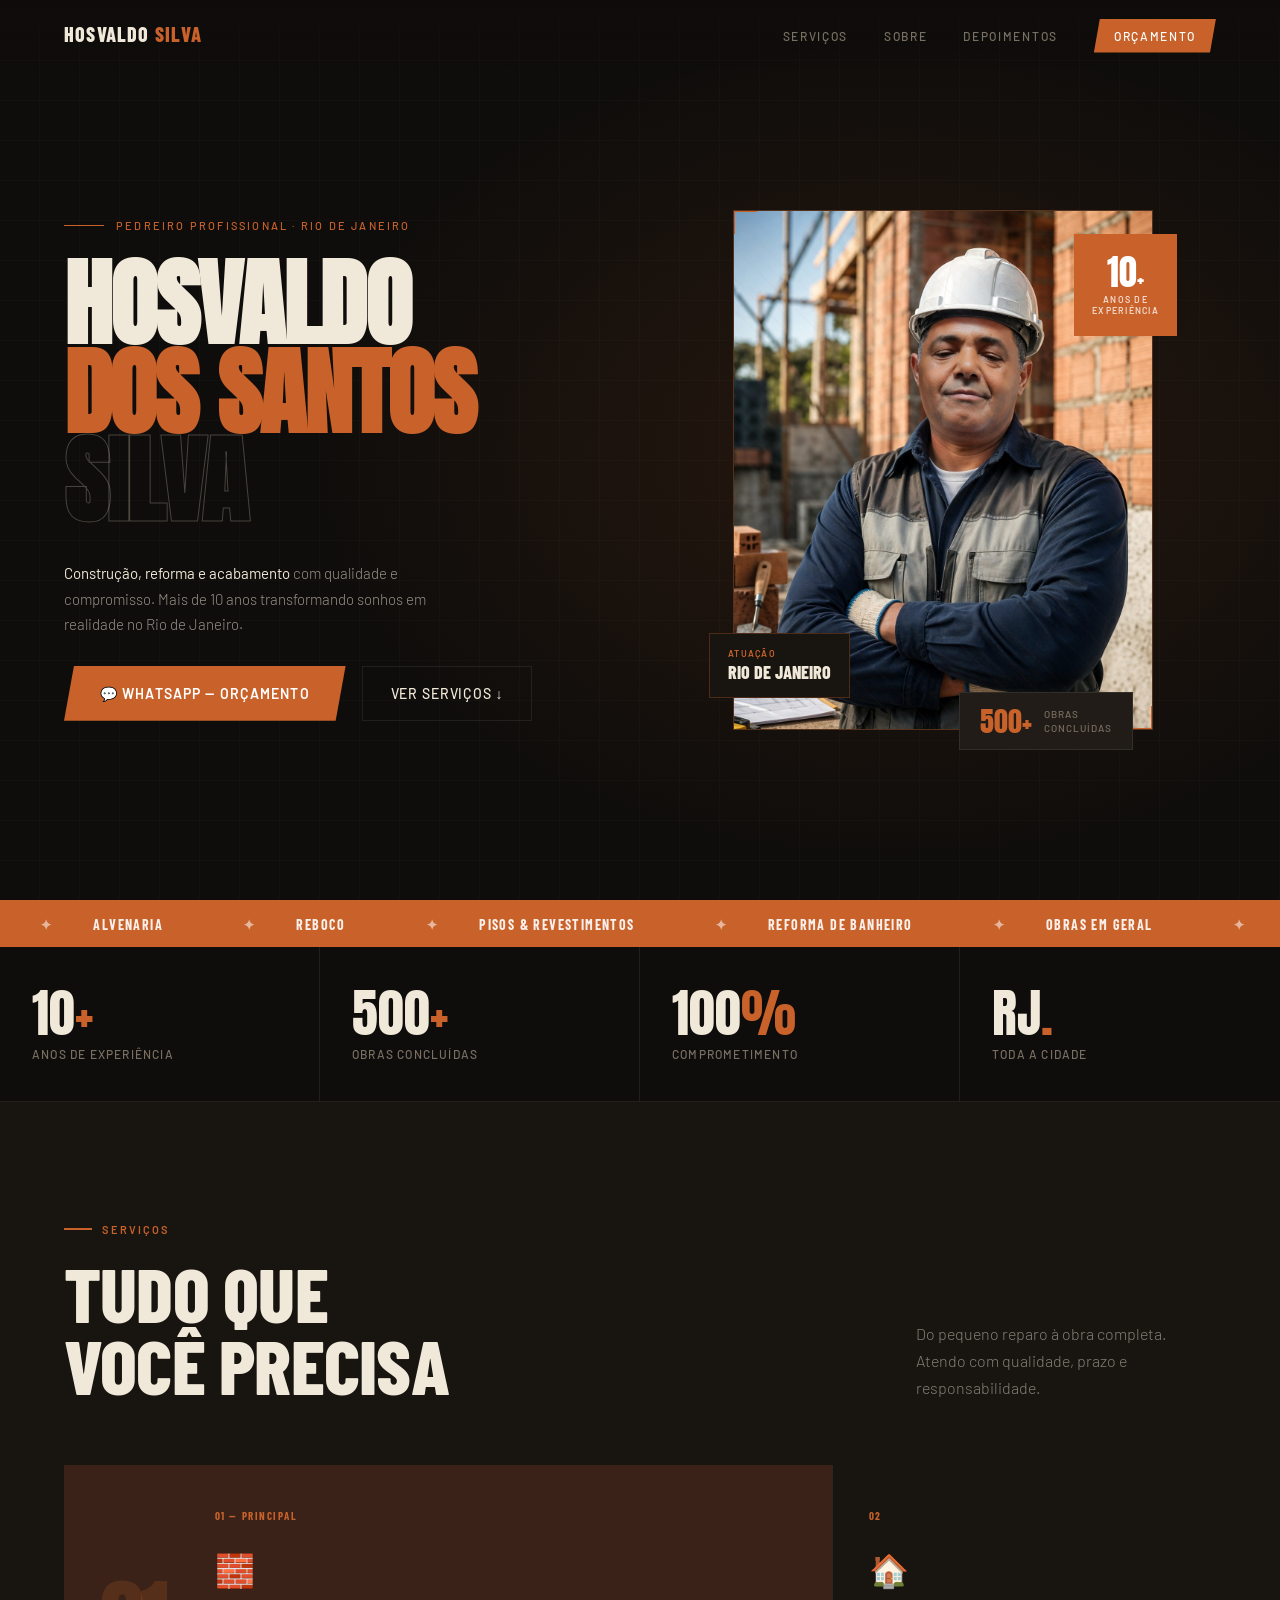
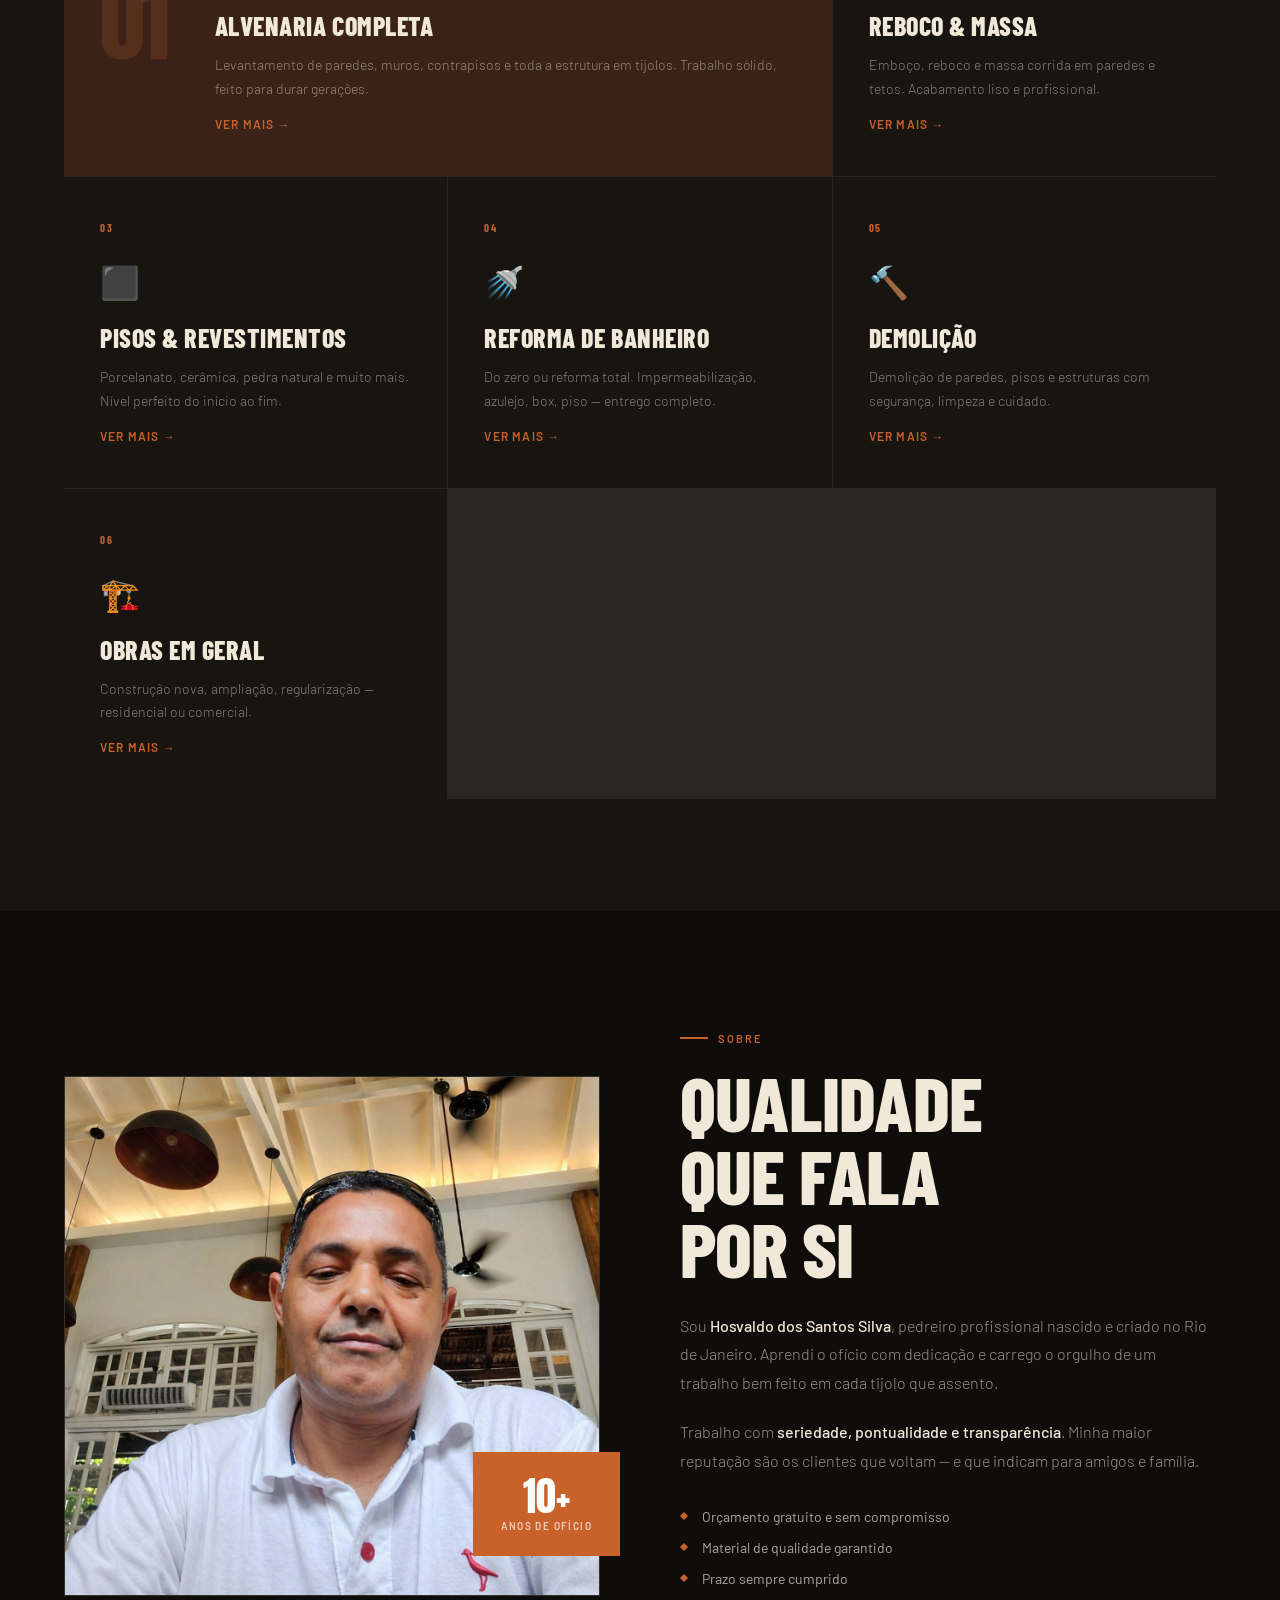
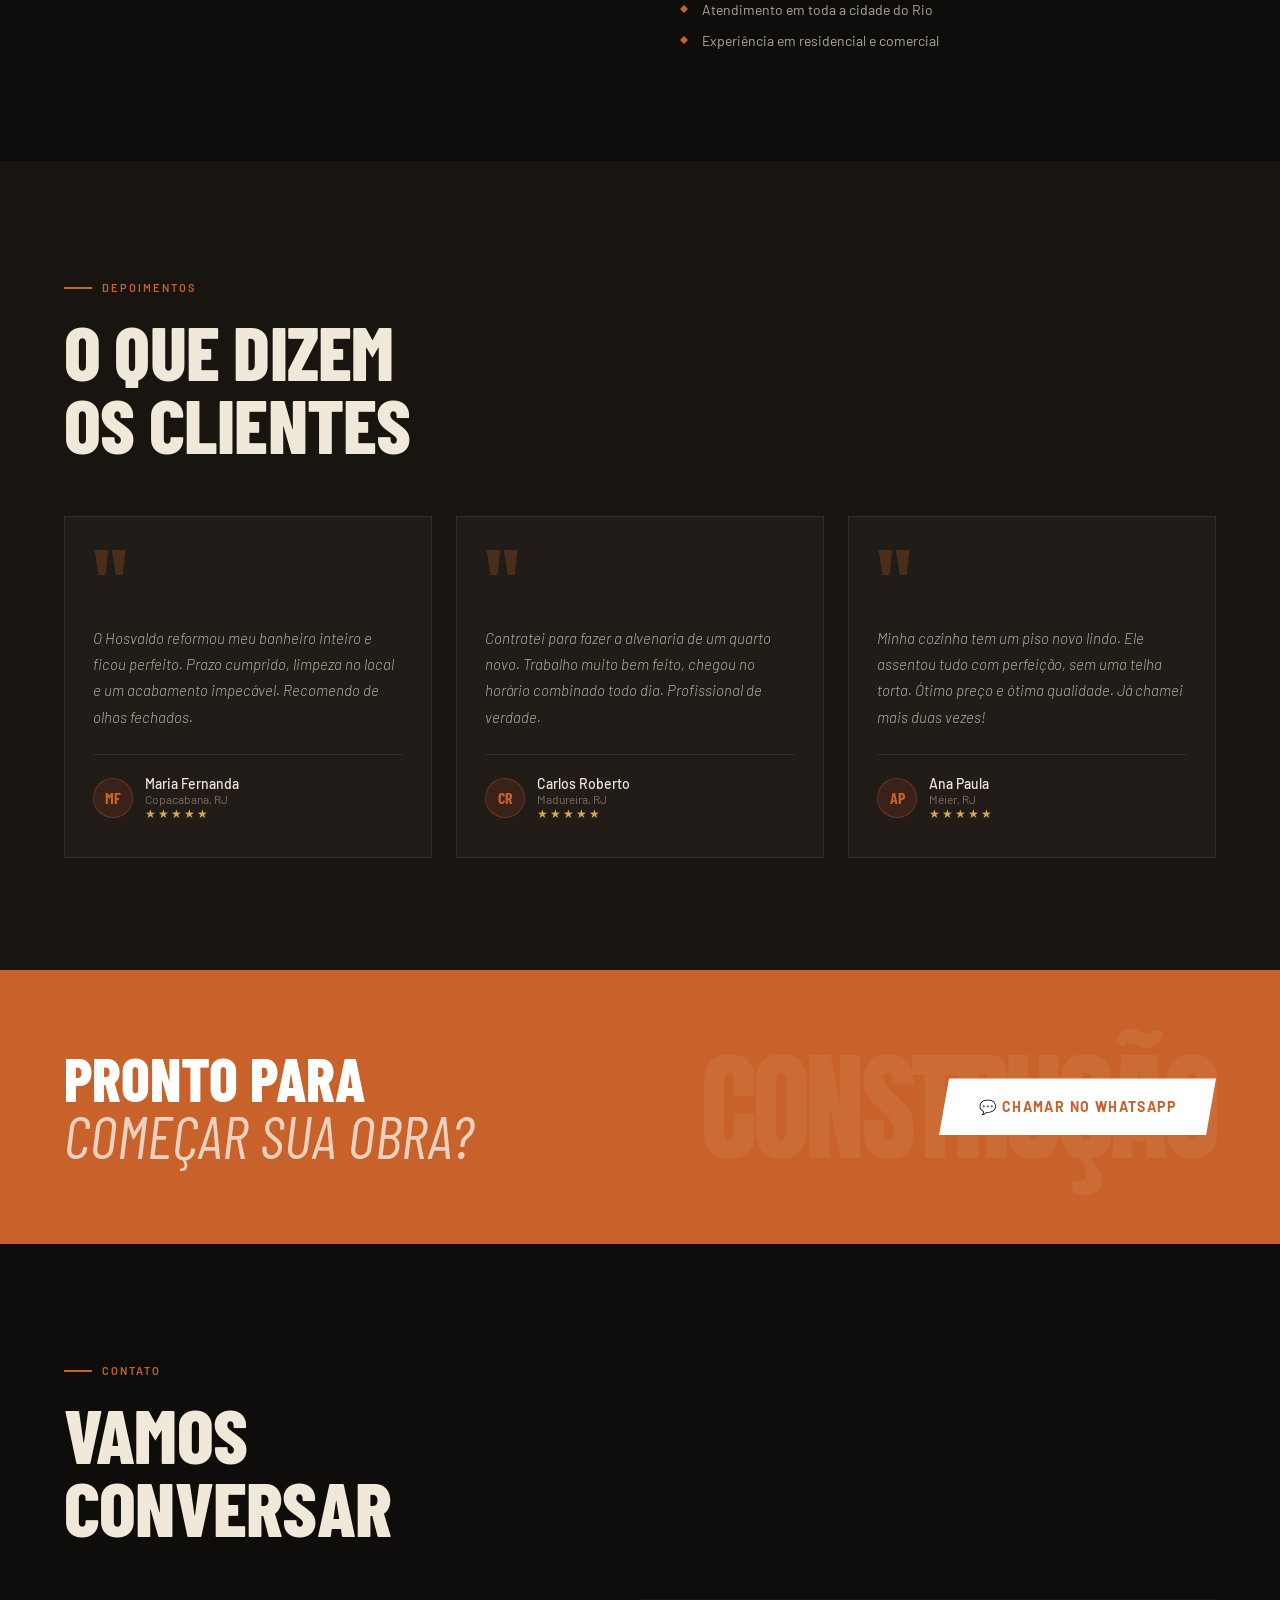
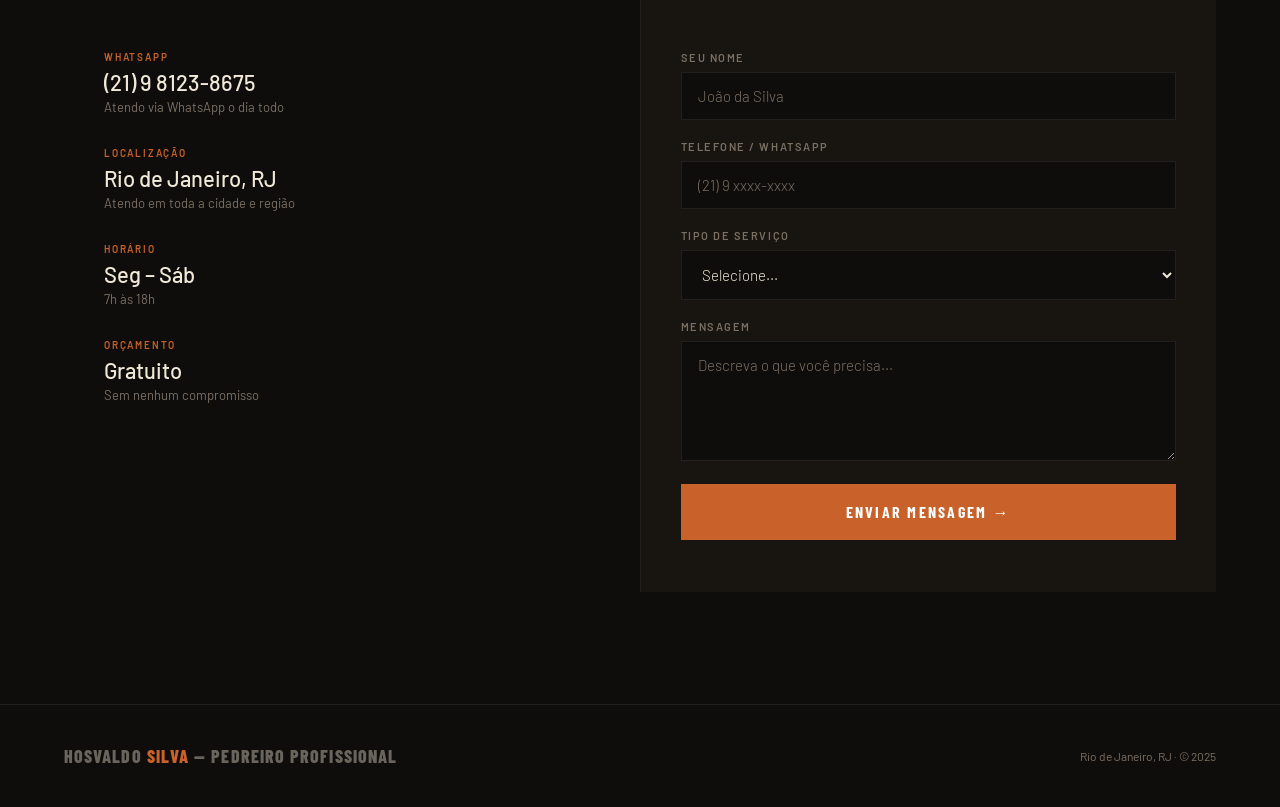
==== index.html @ 1341e6fe "apenas um ajuste" ====
<!DOCTYPE html>
<html lang="pt-BR">
<head>
<meta charset="UTF-8">
<meta name="viewport" content="width=device-width, initial-scale=1.0">
<title>H.S.S. — Honestidade. Seriedade. Solidez. | Hosvaldo Silva Pedreiro</title>
<link href="https://fonts.googleapis.com/css2?family=Anton&family=Barlow:ital,wght@0,300;0,400;0,500;0,600;1,300&family=Barlow+Condensed:wght@700;800&display=swap" rel="stylesheet">
<link rel="stylesheet" href="style.css">
</head>
<body>

<nav id="nav">
  <a class="nav-brand" href="#">Hosvaldo <span>Silva</span></a>
  <ul class="nav-links">
    <li><a href="#servicos">Serviços</a></li>
    <li><a href="#sobre">Sobre</a></li>
    <li><a href="#depoimentos">Depoimentos</a></li>
    <li><a href="#contato" class="nav-cta">Orçamento</a></li>
  </ul>
</nav>

<section class="hero">
  <div class="hero-bg"></div>

  <!-- ESQUERDA -->
  <div class="hero-left">
    <div class="hero-tag">
      <span class="hero-tag-line"></span>
      <span class="hero-tag-text">Pedreiro Profissional · Rio de Janeiro</span>
    </div>
    <h1 class="hero-title">
      HOSVALDO
      <span class="line2">DOS SANTOS</span>
      <span class="line3">SILVA</span>
    </h1>
    <div class="hero-bottom">
      <p class="hero-desc"><strong>Construção, reforma e acabamento</strong> com qualidade e compromisso. Mais de 10 anos transformando sonhos em realidade no Rio de Janeiro.</p>
      <div class="hero-actions">
        <a href="https://wa.me/5521981238675?text=Ol%C3%A1%20Hosvaldo%2C%20gostaria%20de%20um%20or%C3%A7amento!" class="btn-main">💬 WhatsApp — Orçamento</a>
        <a href="#servicos" class="btn-ghost">Ver serviços ↓</a>
      </div>
    </div>
  </div>

  <!-- DIREITA -->
  <div class="hero-right">
    <div class="hero-photo-wrap">
      <div class="hero-photo-frame" style="padding-bottom:0;height:520px;">
        <div class="hero-corner-tl"></div>
        <div class="hero-corner-br"></div>
        <img src="[data-uri]" alt="Hosvaldo Silva — Pedreiro Profissional" style="width:100%;height:100%;object-fit:cover;object-position:center top;display:block;">
      </div>
      <!-- Badge: anos de experiência -->
      <div class="hero-badge-exp">
        <div class="bn">10<span style="font-size:20px">+</span></div>
        <div class="bl">Anos de<br>experiência</div>
      </div>
      <!-- Badge: cidade -->
      <div class="hero-badge-city">
        <div class="bc-l">Atuação</div>
        <div class="bc-v">Rio de Janeiro</div>
      </div>
      <!-- Badge: obras -->
      <div class="hero-badge-obras">
        <div class="bo-n">500+</div>
        <div class="bo-l">Obras<br>concluídas</div>
      </div>
    </div>
  </div>
</section>

<div class="ticker" aria-hidden="true">
  <div class="ticker-inner">
    <span class="ticker-item">Alvenaria</span><span class="ticker-item">Reboco</span><span class="ticker-item">Pisos & Revestimentos</span><span class="ticker-item">Reforma de Banheiro</span><span class="ticker-item">Obras em Geral</span><span class="ticker-item">Demolição</span><span class="ticker-item">Rio de Janeiro</span><span class="ticker-item">Alvenaria</span><span class="ticker-item">Reboco</span><span class="ticker-item">Pisos & Revestimentos</span><span class="ticker-item">Reforma de Banheiro</span><span class="ticker-item">Obras em Geral</span><span class="ticker-item">Demolição</span><span class="ticker-item">Rio de Janeiro</span>
  </div>
</div>

<div class="stats-bar reveal">
  <div class="stat-item"><div class="stat-n">10<span>+</span></div><div class="stat-l">Anos de experiência</div></div>
  <div class="stat-item"><div class="stat-n">500<span>+</span></div><div class="stat-l">Obras concluídas</div></div>
  <div class="stat-item"><div class="stat-n">100<span>%</span></div><div class="stat-l">Comprometimento</div></div>
  <div class="stat-item"><div class="stat-n">RJ<span>.</span></div><div class="stat-l">Toda a cidade</div></div>
</div>

<section class="section services" id="servicos">
  <div class="services-head reveal">
    <div>
      <p class="label">Serviços</p>
      <h2 class="big-title">TUDO QUE<br>VOCÊ PRECISA</h2>
    </div>
    <p class="services-intro">Do pequeno reparo à obra completa. Atendo com qualidade, prazo e responsabilidade.</p>
  </div>
  <div class="services-grid">
    <a class="srv srv-big reveal" href="srv-alvenaria.html" style="text-decoration:none;">
      <div class="srv-big-visual">01</div>
      <div class="srv-content">
        <div class="srv-num">01 — Principal</div>
        <span class="srv-icon">🧱</span>
        <h3>Alvenaria Completa</h3>
        <p>Levantamento de paredes, muros, contrapisos e toda a estrutura em tijolos. Trabalho sólido, feito para durar gerações.</p>
        <span class="srv-link">Ver mais →</span>
      </div>
    </a>
    <a class="srv reveal" href="srv-reboco-massa.html" style="text-decoration:none;">
      <div class="srv-num">02</div><span class="srv-icon">🏠</span>
      <h3>Reboco & Massa</h3>
      <p>Emboço, reboco e massa corrida em paredes e tetos. Acabamento liso e profissional.</p>
      <span class="srv-link">Ver mais →</span>
    </a>
    <a class="srv reveal" href="srv-pisos-revestimentos.html" style="text-decoration:none;">
      <div class="srv-num">03</div><span class="srv-icon">⬛</span>
      <h3>Pisos & Revestimentos</h3>
      <p>Porcelanato, cerâmica, pedra natural e muito mais. Nível perfeito do início ao fim.</p>
      <span class="srv-link">Ver mais →</span>
    </a>
    <a class="srv reveal" href="srv-reforma-banheiro.html" style="text-decoration:none;">
      <div class="srv-num">04</div><span class="srv-icon">🚿</span>
      <h3>Reforma de Banheiro</h3>
      <p>Do zero ou reforma total. Impermeabilização, azulejo, box, piso — entrego completo.</p>
      <span class="srv-link">Ver mais →</span>
    </a>
    <a class="srv reveal" href="srv-demolicao.html" style="text-decoration:none;">
      <div class="srv-num">05</div><span class="srv-icon">🔨</span>
      <h3>Demolição</h3>
      <p>Demolição de paredes, pisos e estruturas com segurança, limpeza e cuidado.</p>
      <span class="srv-link">Ver mais →</span>
    </a>
    <a class="srv reveal" href="srv-obras-geral.html" style="text-decoration:none;">
      <div class="srv-num">06</div><span class="srv-icon">🏗️</span>
      <h3>Obras em Geral</h3>
      <p>Construção nova, ampliação, regularização — residencial ou comercial.</p>
      <span class="srv-link">Ver mais →</span>
    </a>
  </div>
</section>

<section class="section" id="sobre">
  <div class="about-wrap">
    <div class="about-visual reveal">
      <div class="about-img-frame" style="padding-bottom:0;height:520px;">
        <img src="[data-uri]" alt="Hosvaldo dos Santos Silva" style="width:100%;height:100%;object-fit:cover;object-position:center top;display:block;">
      </div>
      <div class="about-badge"><div class="about-badge-n">10+</div><div class="about-badge-l">Anos de ofício</div></div>
    </div>
    <div class="reveal">
      <p class="label">Sobre</p>
      <h2 class="big-title" style="margin-bottom:28px">QUALIDADE<br>QUE FALA<br>POR SI</h2>
      <p class="about-text-block">Sou <strong>Hosvaldo dos Santos Silva</strong>, pedreiro profissional nascido e criado no Rio de Janeiro. Aprendi o ofício com dedicação e carrego o orgulho de um trabalho bem feito em cada tijolo que assento.</p>
      <p class="about-text-block">Trabalho com <strong>seriedade, pontualidade e transparência</strong>. Minha maior reputação são os clientes que voltam — e que indicam para amigos e família.</p>
      <ul class="checklist">
        <li>Orçamento gratuito e sem compromisso</li>
        <li>Material de qualidade garantido</li>
        <li>Prazo sempre cumprido</li>
        <li>Atendimento em toda a cidade do Rio</li>
        <li>Experiência em residencial e comercial</li>
      </ul>
    </div>
  </div>
</section>

<section class="section testimonials" id="depoimentos">
  <div class="reveal">
    <p class="label">Depoimentos</p>
    <h2 class="big-title">O QUE DIZEM<br>OS CLIENTES</h2>
  </div>
  <div class="test-grid">
    <div class="test-card reveal">
      <p class="test-text">O Hosvaldo reformou meu banheiro inteiro e ficou perfeito. Prazo cumprido, limpeza no local e um acabamento impecável. Recomendo de olhos fechados.</p>
      <div class="test-author">
        <div class="test-avatar">MF</div>
        <div><div class="test-name">Maria Fernanda</div><div class="test-role">Copacabana, RJ</div><div class="test-stars">★★★★★</div></div>
      </div>
    </div>
    <div class="test-card reveal">
      <p class="test-text">Contratei para fazer a alvenaria de um quarto novo. Trabalho muito bem feito, chegou no horário combinado todo dia. Profissional de verdade.</p>
      <div class="test-author">
        <div class="test-avatar">CR</div>
        <div><div class="test-name">Carlos Roberto</div><div class="test-role">Madureira, RJ</div><div class="test-stars">★★★★★</div></div>
      </div>
    </div>
    <div class="test-card reveal">
      <p class="test-text">Minha cozinha tem um piso novo lindo. Ele assentou tudo com perfeição, sem uma telha torta. Ótimo preço e ótima qualidade. Já chamei mais duas vezes!</p>
      <div class="test-author">
        <div class="test-avatar">AP</div>
        <div><div class="test-name">Ana Paula</div><div class="test-role">Méier, RJ</div><div class="test-stars">★★★★★</div></div>
      </div>
    </div>
  </div>
</section>

<div class="cta-banner">
  <div class="cta-banner-title">Pronto para<br><span>começar sua obra?</span></div>
  <a href="https://wa.me/5521981238675?text=Ol%C3%A1%20Hosvaldo%2C%20gostaria%20de%20um%20or%C3%A7amento!" class="btn-white">💬 Chamar no WhatsApp</a>
</div>

<section class="section" id="contato">
  <p class="label reveal">Contato</p>
  <h2 class="big-title reveal">VAMOS<br>CONVERSAR</h2>
  <div class="contact-grid">
    <div class="contact-info-block reveal">
      <div class="contact-item">
        <div class="contact-item-l">WhatsApp</div>
        <div class="contact-item-v"><a href="https://wa.me/5521981238675">(21) 9 8123-8675</a></div>
        <div class="contact-item-sub">Atendo via WhatsApp o dia todo</div>
      </div>
      <div class="contact-item">
        <div class="contact-item-l">Localização</div>
        <div class="contact-item-v">Rio de Janeiro, RJ</div>
        <div class="contact-item-sub">Atendo em toda a cidade e região</div>
      </div>
      <div class="contact-item">
        <div class="contact-item-l">Horário</div>
        <div class="contact-item-v">Seg – Sáb</div>
        <div class="contact-item-sub">7h às 18h</div>
      </div>
      <div class="contact-item">
        <div class="contact-item-l">Orçamento</div>
        <div class="contact-item-v">Gratuito</div>
        <div class="contact-item-sub">Sem nenhum compromisso</div>
      </div>
    </div>
    <div class="contact-form-block reveal">
      <form onsubmit="handleForm(event)">
        <div class="form-row"><label class="form-label">Seu nome</label><input type="text" class="form-input" placeholder="João da Silva" required></div>
        <div class="form-row"><label class="form-label">Telefone / WhatsApp</label><input type="tel" class="form-input" placeholder="(21) 9 xxxx-xxxx"></div>
        <div class="form-row">
          <label class="form-label">Tipo de serviço</label>
          <select class="form-input">
            <option value="">Selecione...</option>
            <option>Alvenaria</option><option>Reboco / Massa Corrida</option><option>Assentamento de Pisos</option><option>Reforma de Banheiro</option><option>Demolição</option><option>Outro</option>
          </select>
        </div>
        <div class="form-row"><label class="form-label">Mensagem</label><textarea class="form-input" placeholder="Descreva o que você precisa..."></textarea></div>
        <button type="submit" class="btn-submit">Enviar mensagem →</button>
      </form>
    </div>
  </div>
</section>

<footer>
  <div class="footer-brand">Hosvaldo <span>Silva</span> — Pedreiro Profissional</div>
  <div class="footer-copy">Rio de Janeiro, RJ · © 2025</div>
</footer>
<script src="main.js"></script>
</body>
</html>
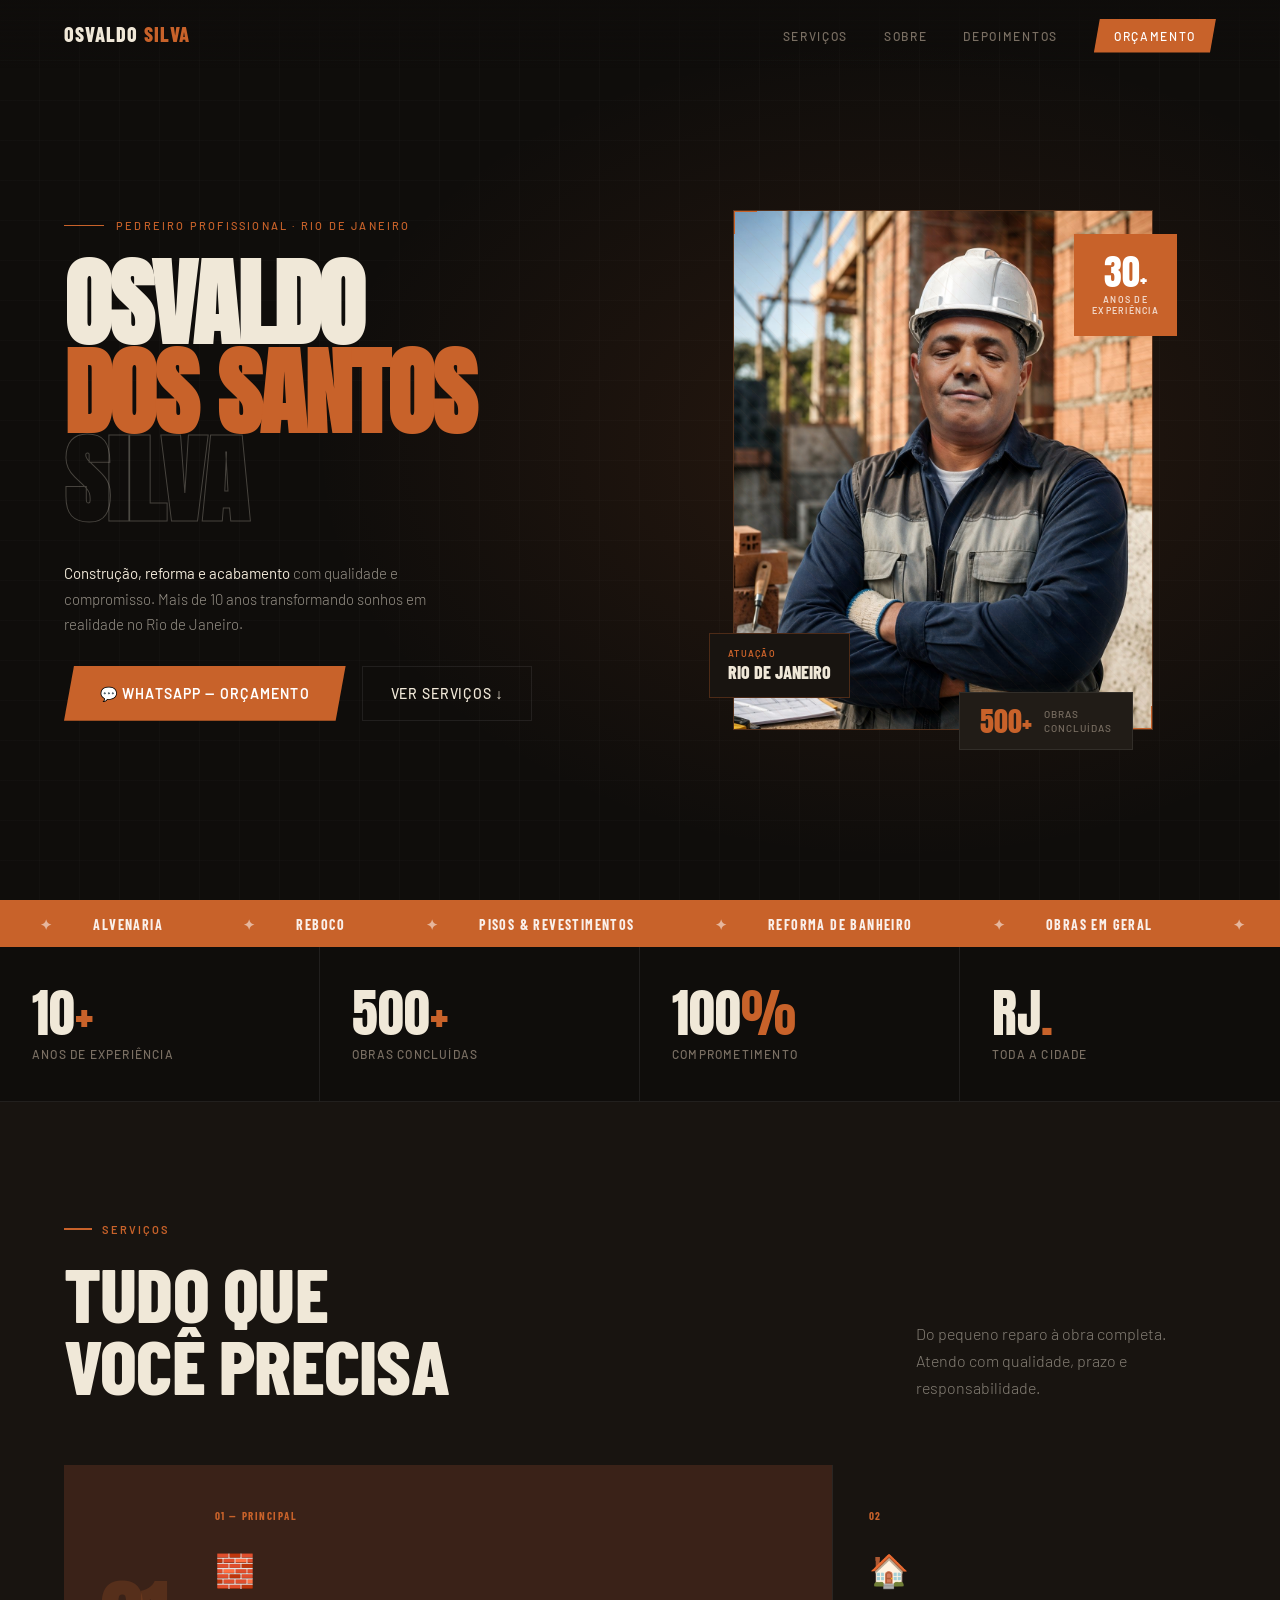
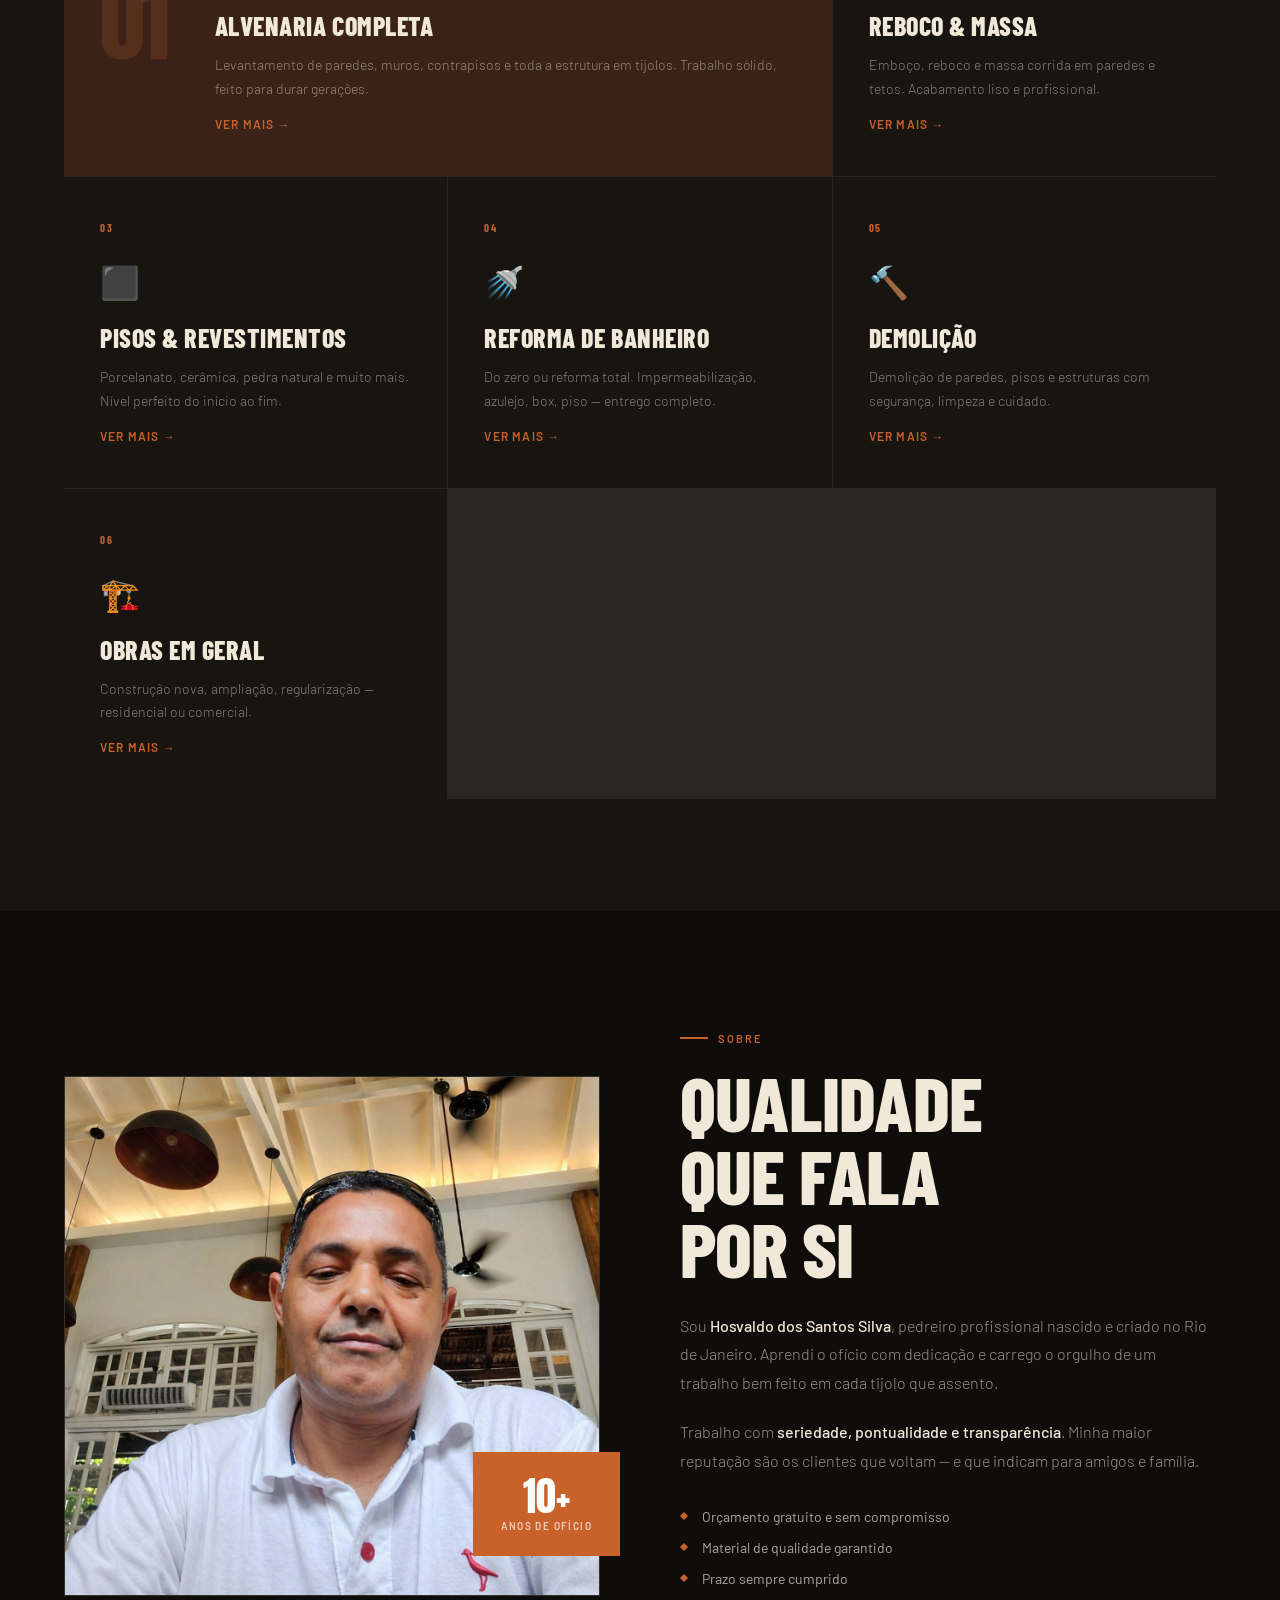
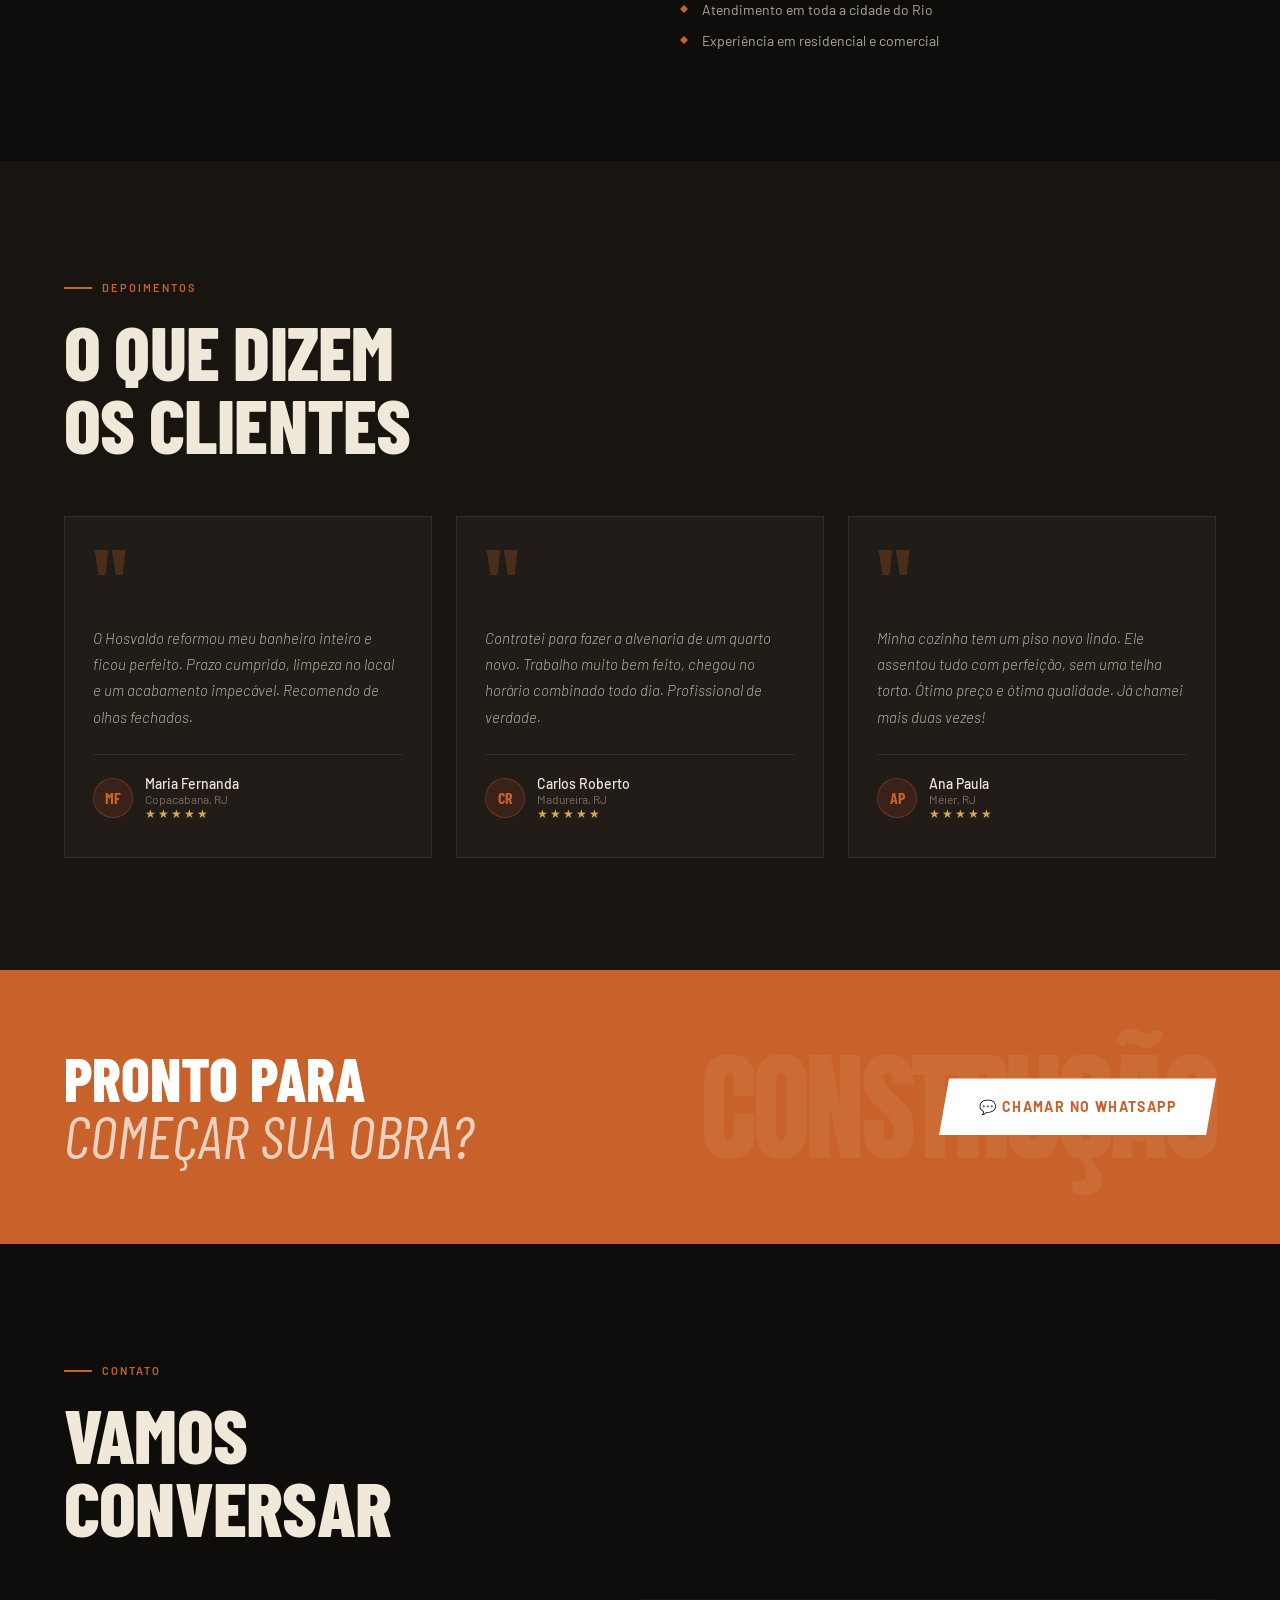
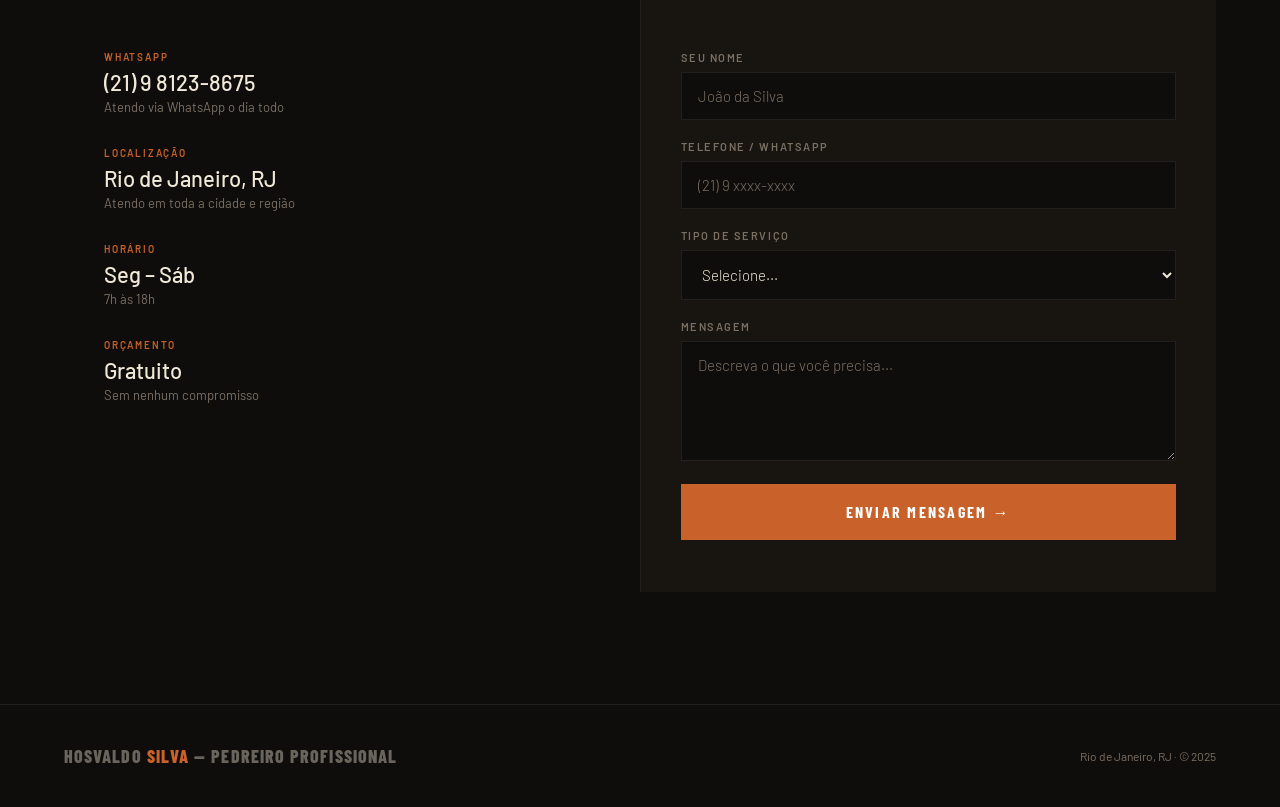
==== commit 9819453a: "ajustes" ====
--- a/index.html
+++ b/index.html
@@ -3,6 +3,8 @@
 <head>
 <meta charset="UTF-8">
 <meta name="viewport" content="width=device-width, initial-scale=1.0">
+  <link rel="icon" type="image/svg+xml" href="[data-uri]">
+  <link rel="shortcut icon" href="[data-uri]">
 <title>H.S.S. — Honestidade. Seriedade. Solidez. | Hosvaldo Silva Pedreiro</title>
 <link href="https://fonts.googleapis.com/css2?family=Anton&family=Barlow:ital,wght@0,300;0,400;0,500;0,600;1,300&family=Barlow+Condensed:wght@700;800&display=swap" rel="stylesheet">
 <link rel="stylesheet" href="style.css">
@@ -10,7 +12,7 @@
 <body>
 
 <nav id="nav">
-  <a class="nav-brand" href="#">Hosvaldo <span>Silva</span></a>
+  <a class="nav-brand" href="#">osvaldo <span>Silva</span></a>
   <ul class="nav-links">
     <li><a href="#servicos">Serviços</a></li>
     <li><a href="#sobre">Sobre</a></li>
@@ -29,7 +31,7 @@
       <span class="hero-tag-text">Pedreiro Profissional · Rio de Janeiro</span>
     </div>
     <h1 class="hero-title">
-      HOSVALDO
+      OSVALDO
       <span class="line2">DOS SANTOS</span>
       <span class="line3">SILVA</span>
     </h1>
@@ -48,11 +50,11 @@
       <div class="hero-photo-frame" style="padding-bottom:0;height:520px;">
         <div class="hero-corner-tl"></div>
         <div class="hero-corner-br"></div>
-        <img src="[data-uri]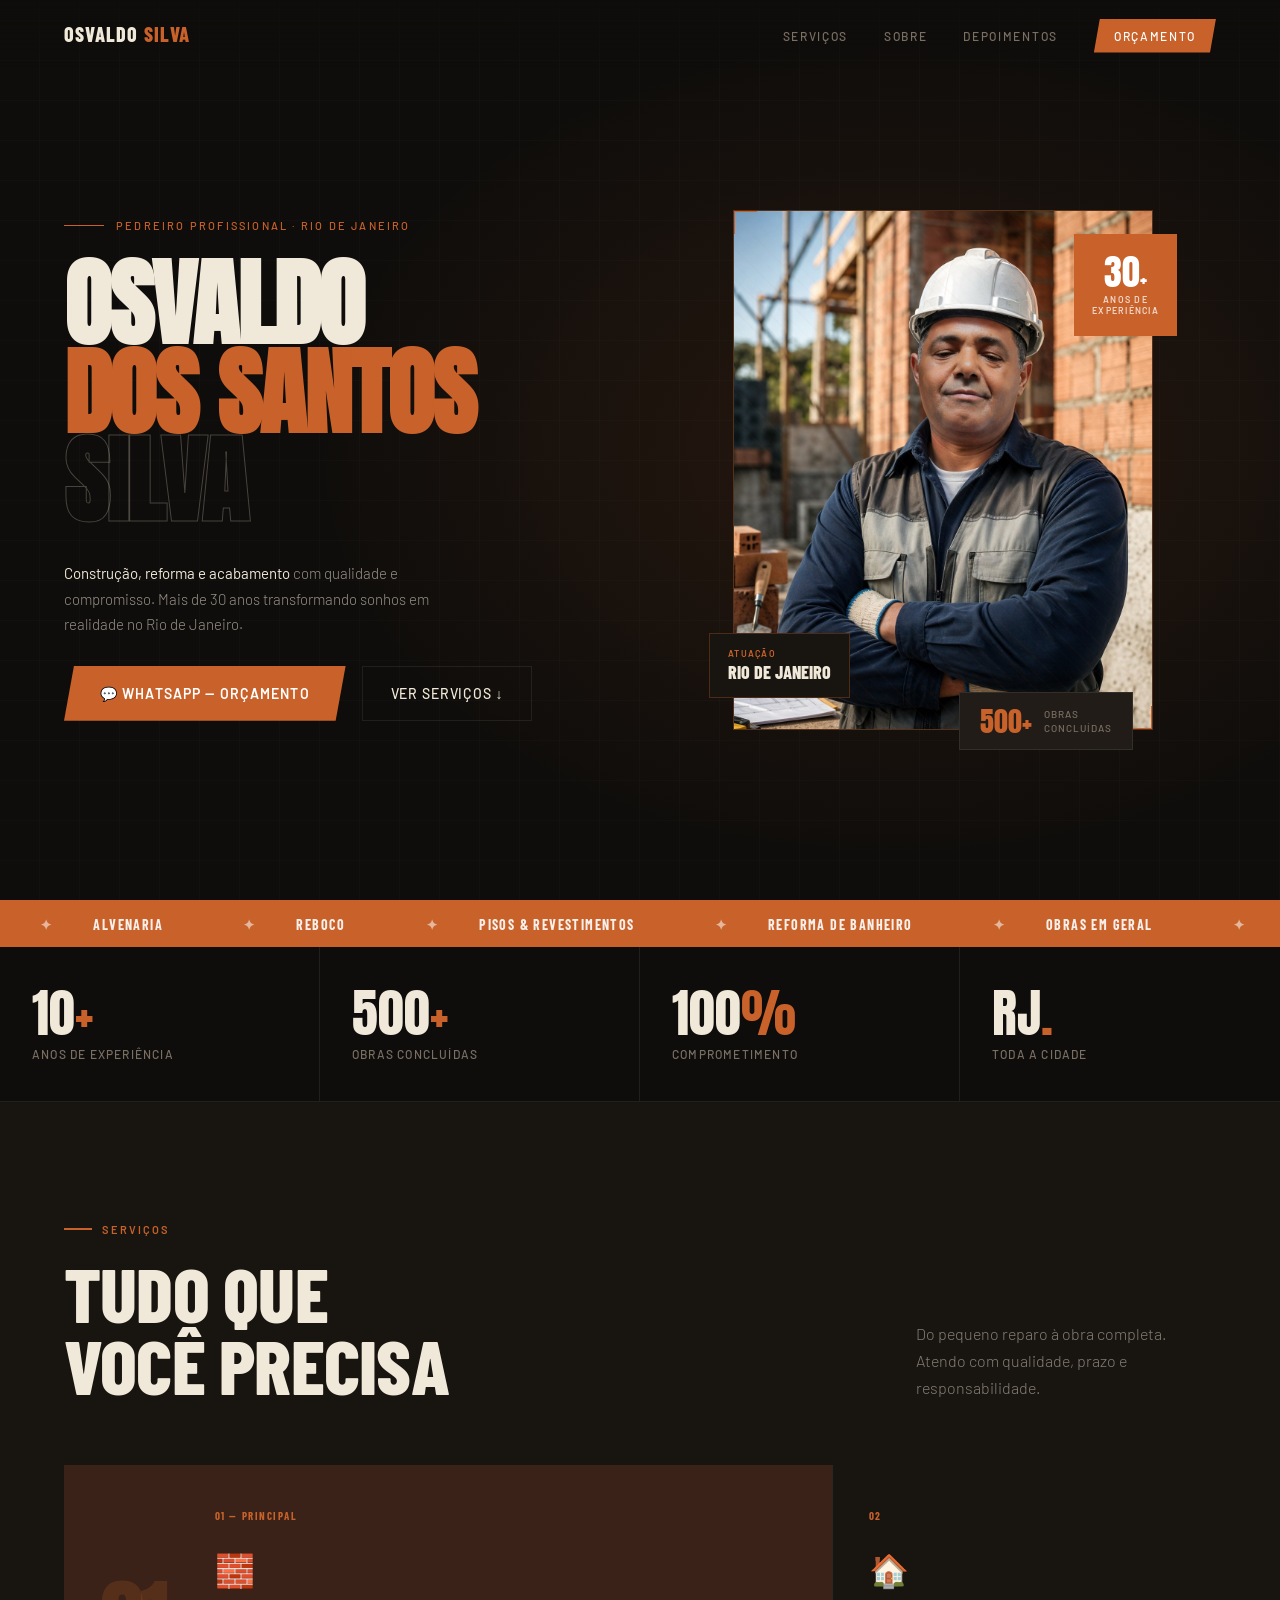
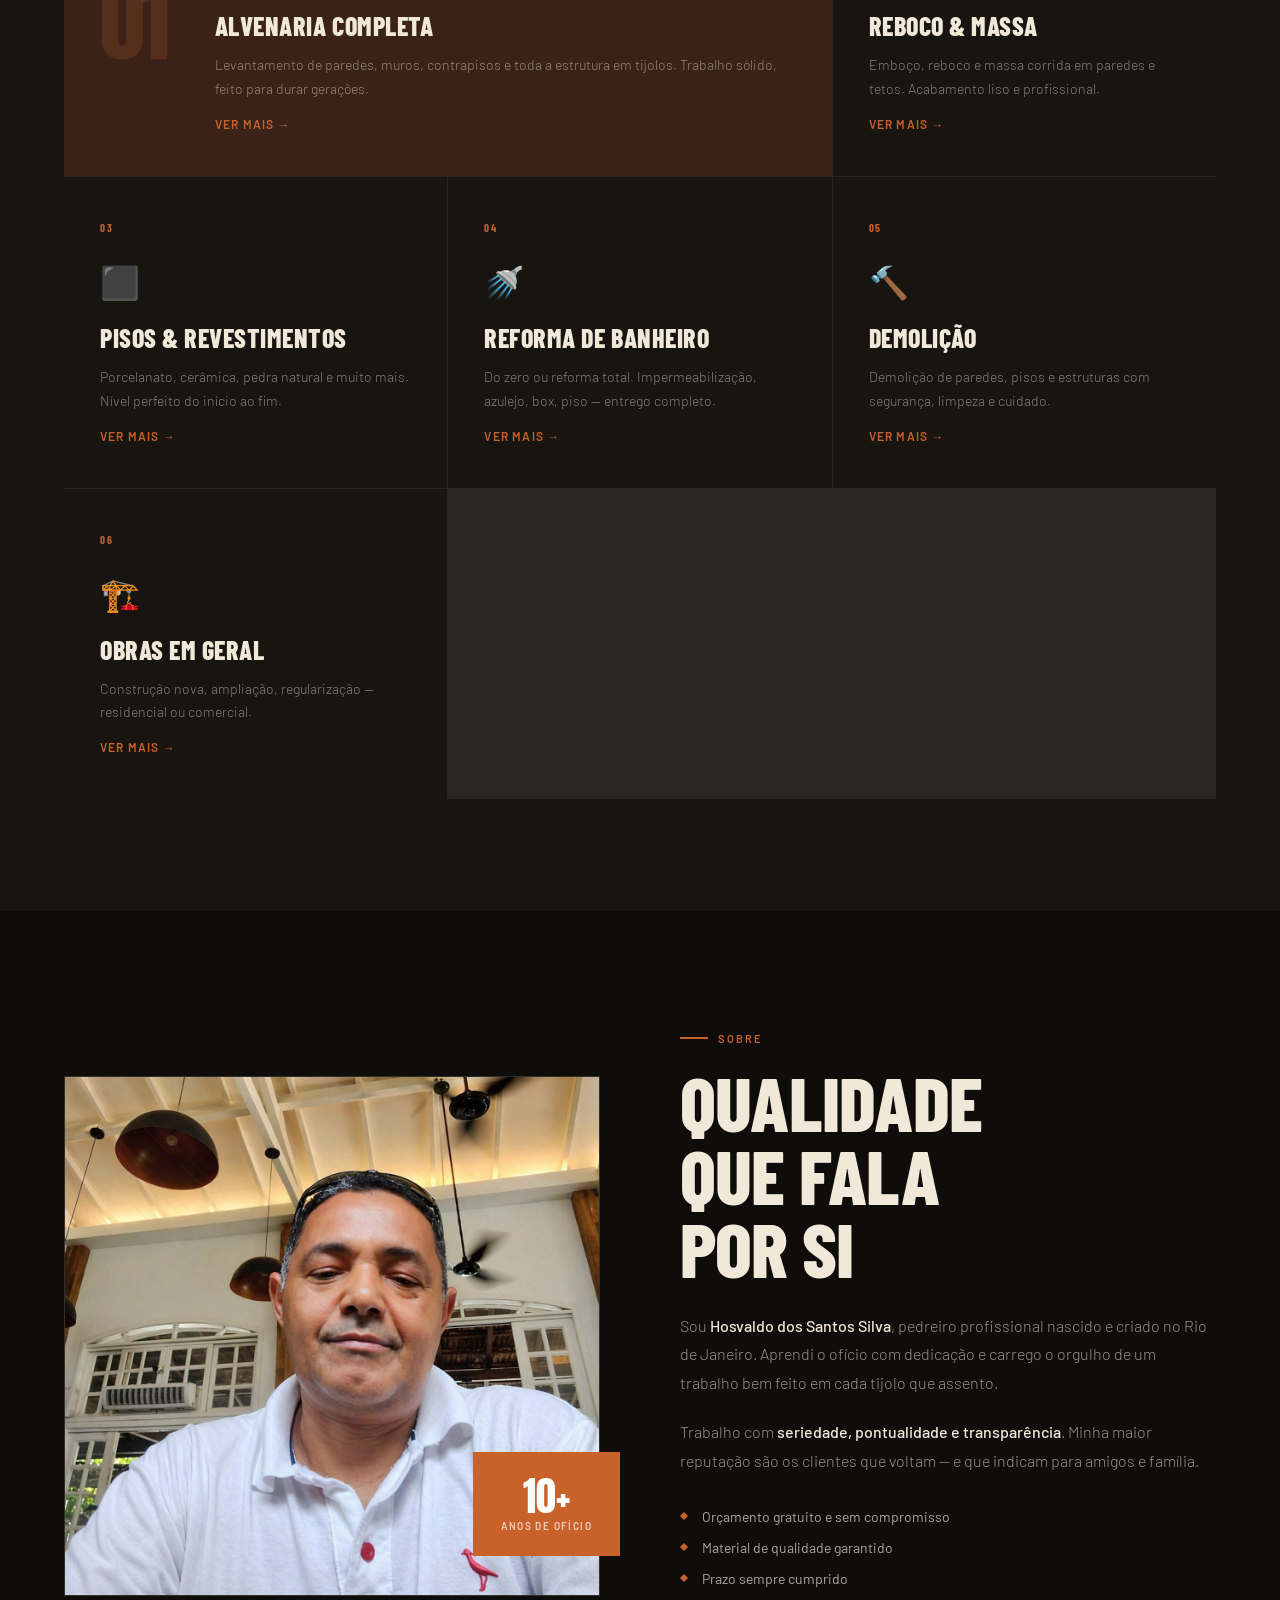
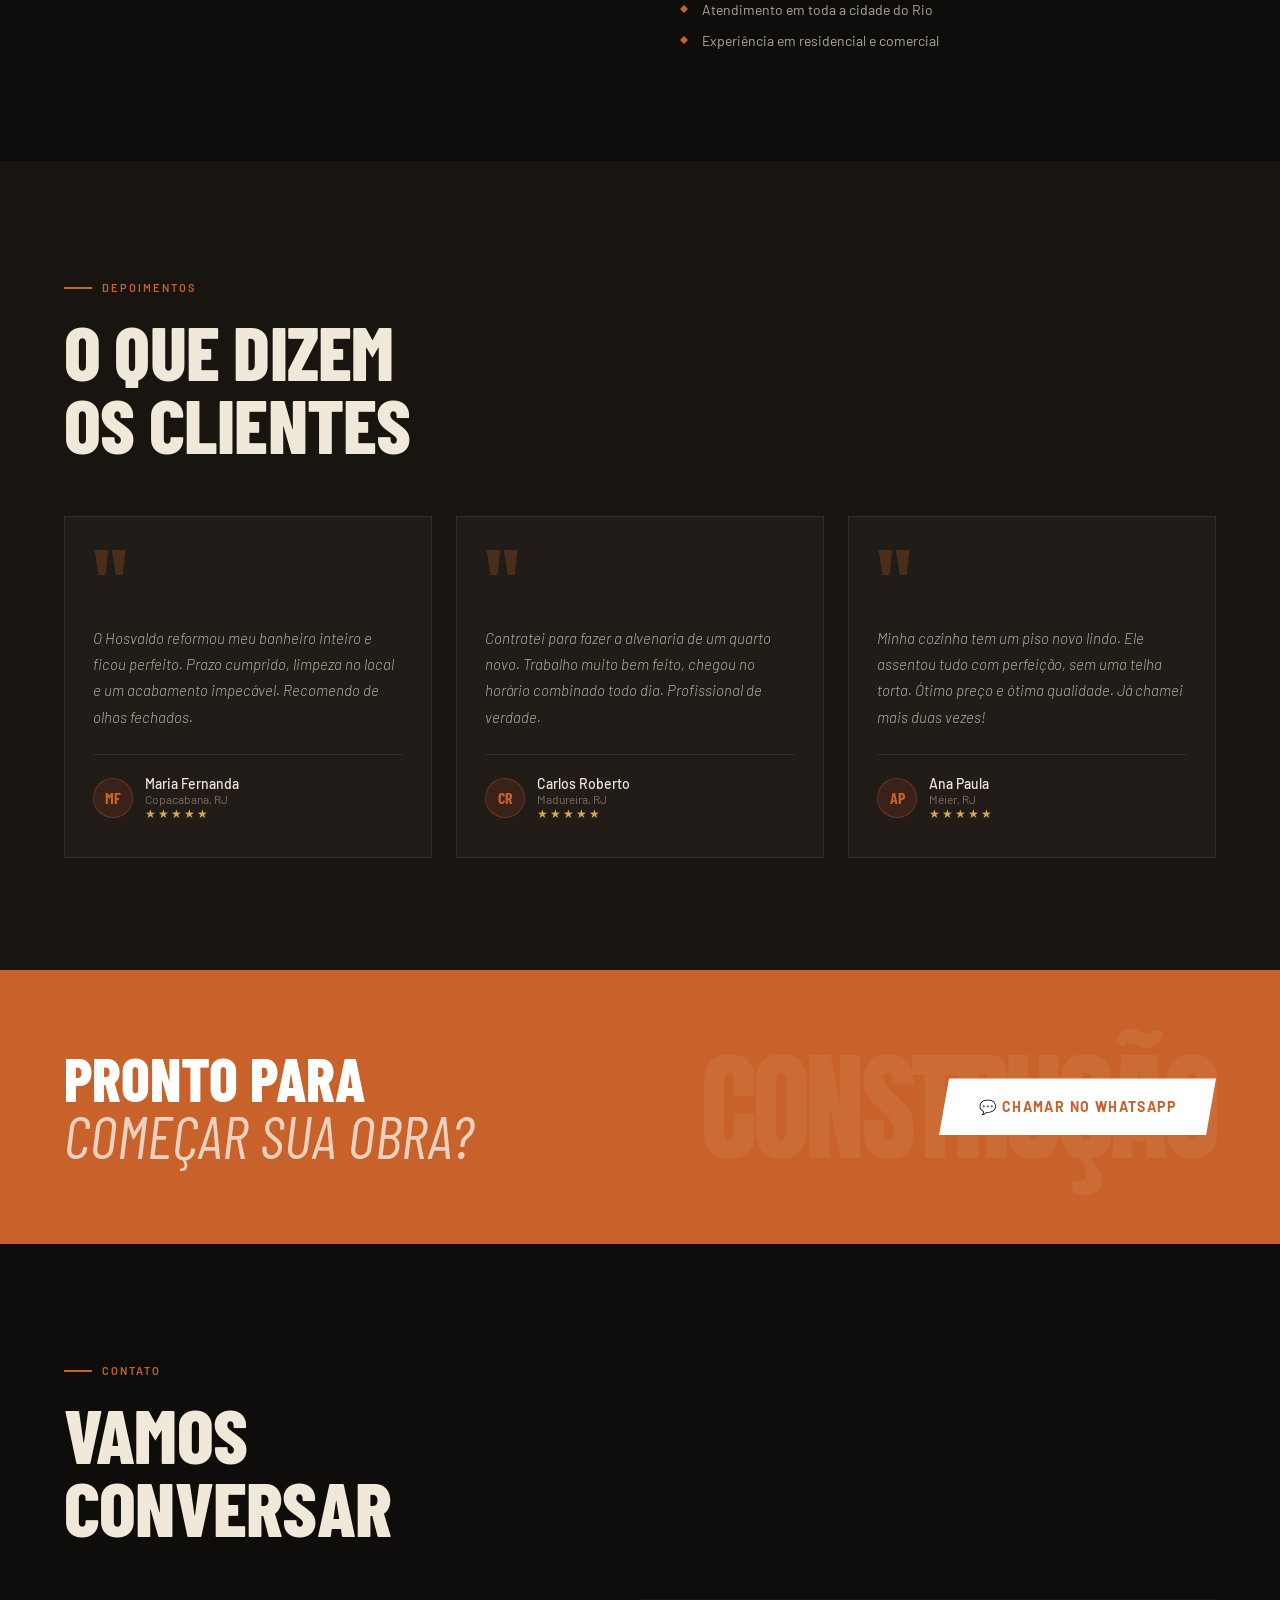
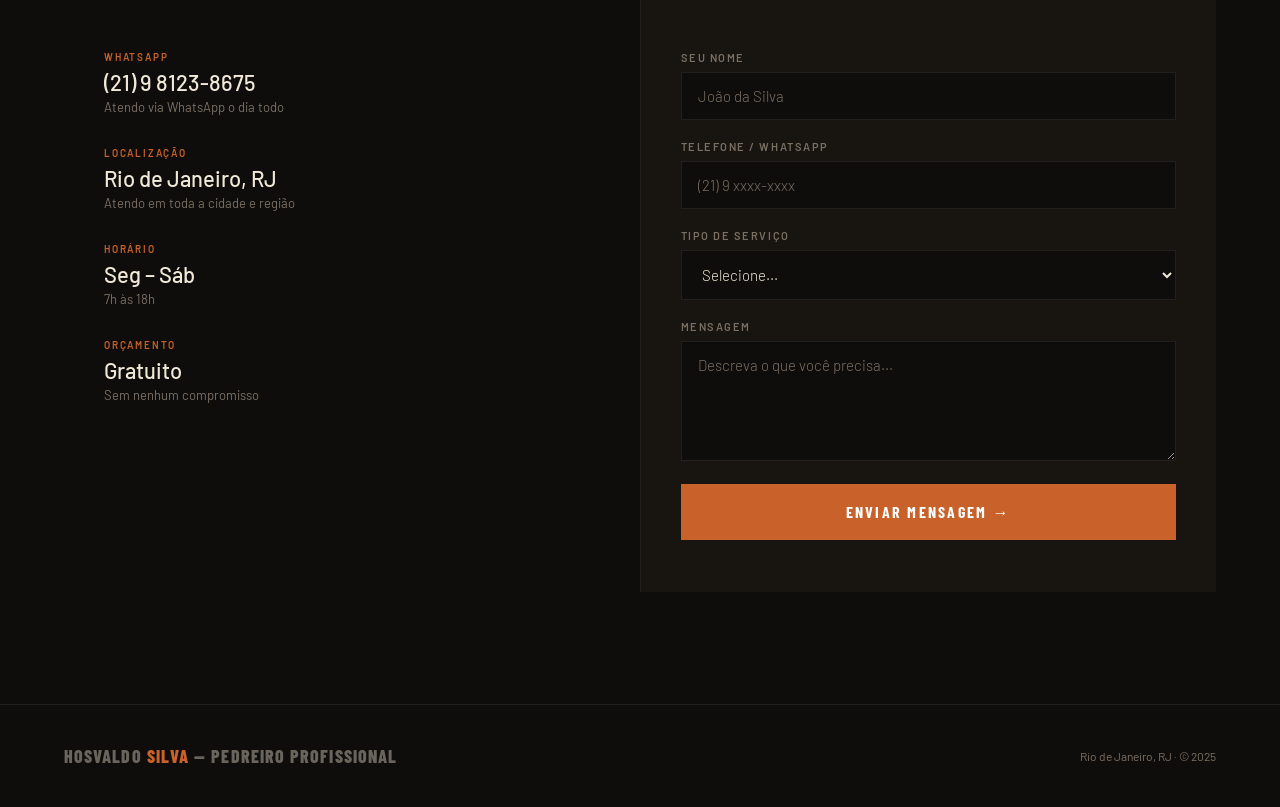
==== commit fe8da42c: "ajustes de textos" ====
--- a/index.html
+++ b/index.html
@@ -36,7 +36,7 @@
       <span class="line3">SILVA</span>
     </h1>
     <div class="hero-bottom">
-      <p class="hero-desc"><strong>Construção, reforma e acabamento</strong> com qualidade e compromisso. Mais de 10 anos transformando sonhos em realidade no Rio de Janeiro.</p>
+      <p class="hero-desc"><strong>Construção, reforma e acabamento</strong> com qualidade e compromisso. Mais de 30 anos transformando sonhos em realidade no Rio de Janeiro.</p>
       <div class="hero-actions">
         <a href="https://wa.me/5521981238675?text=Ol%C3%A1%20Hosvaldo%2C%20gostaria%20de%20um%20or%C3%A7amento!" class="btn-main">💬 WhatsApp — Orçamento</a>
         <a href="#servicos" class="btn-ghost">Ver serviços ↓</a>
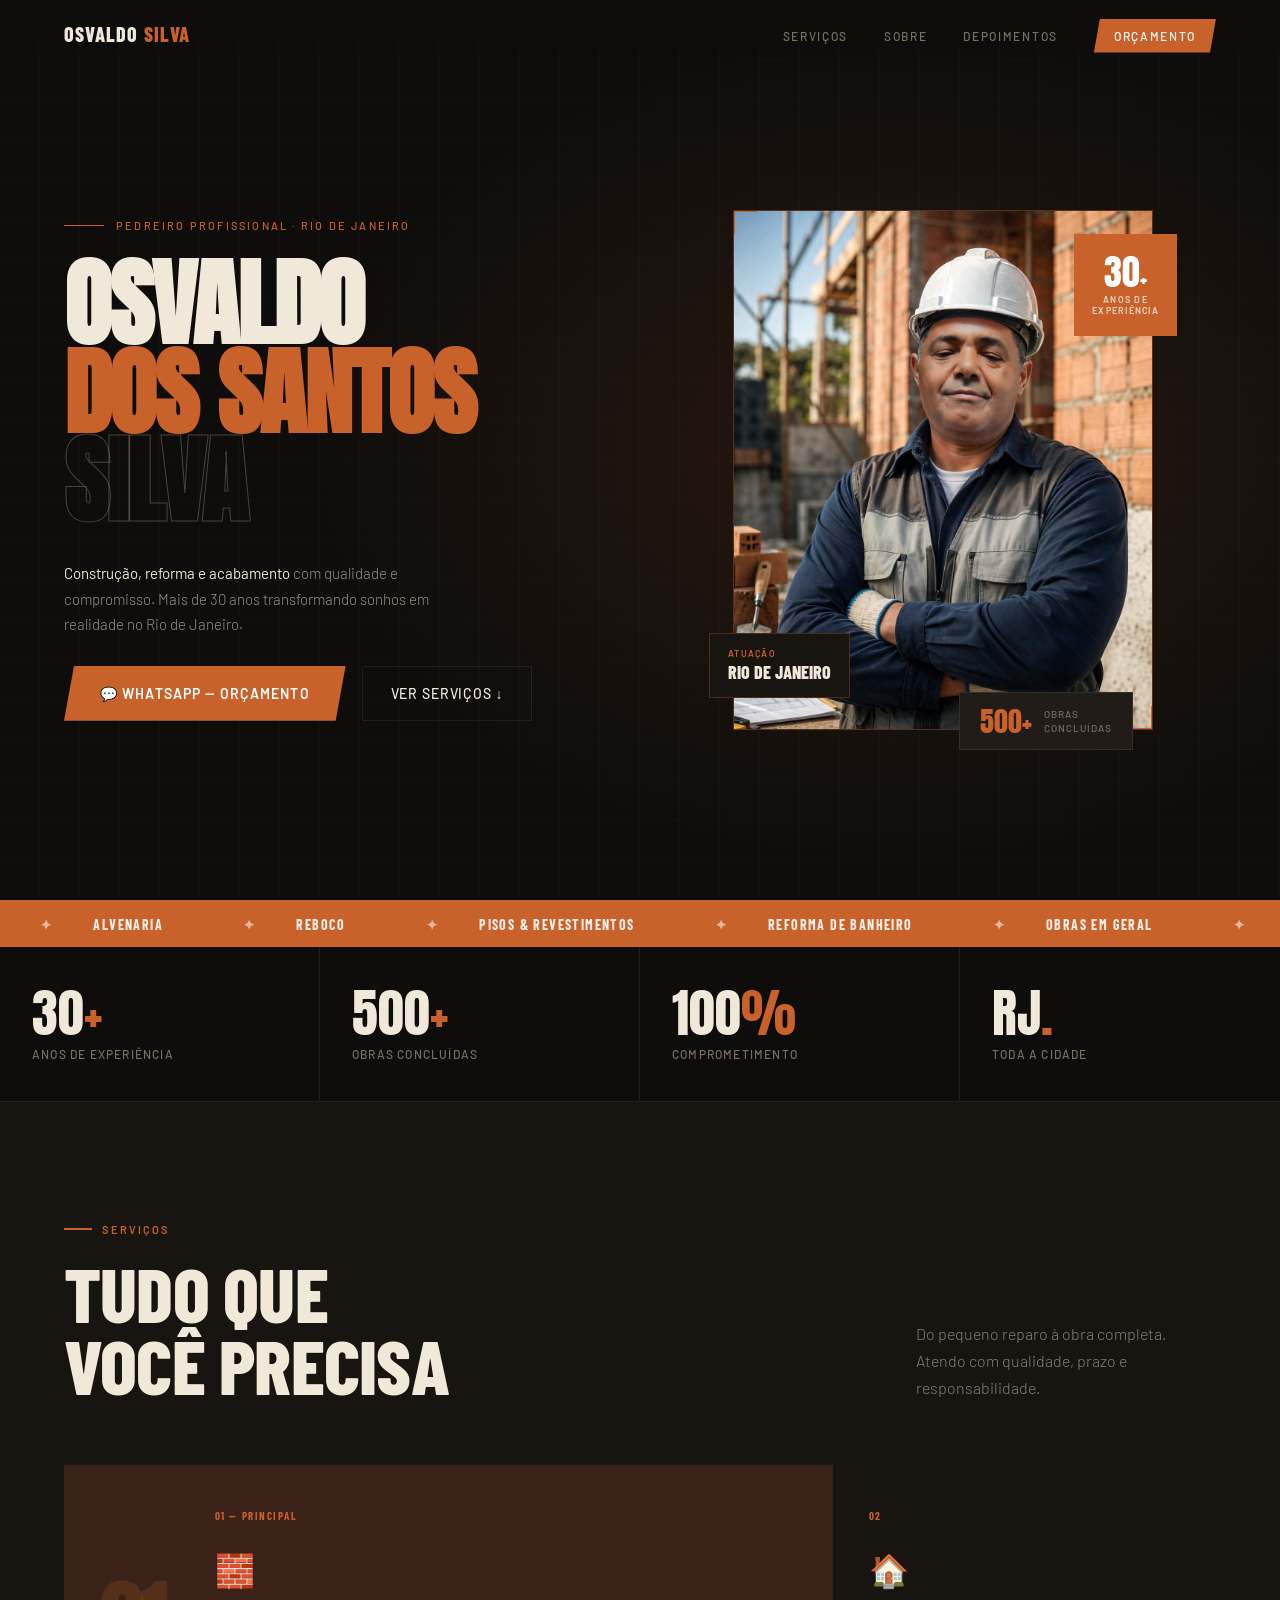
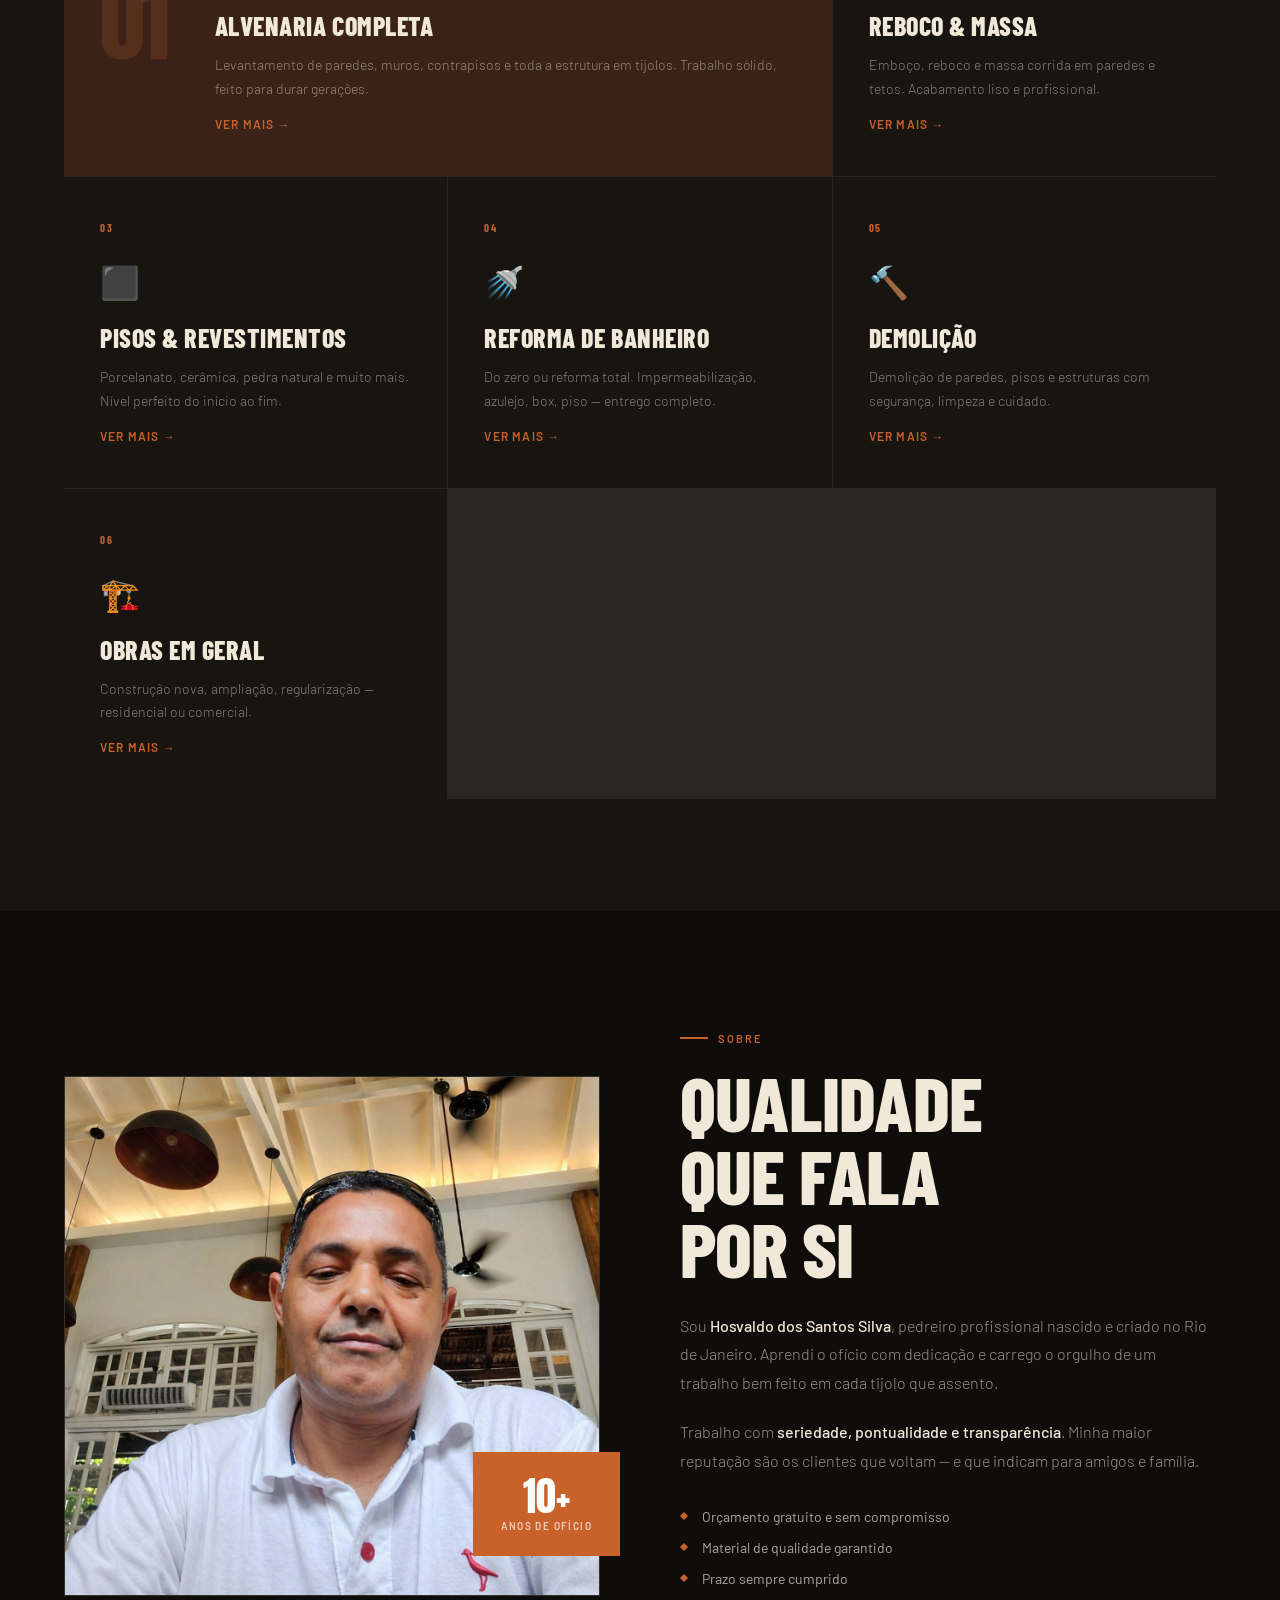
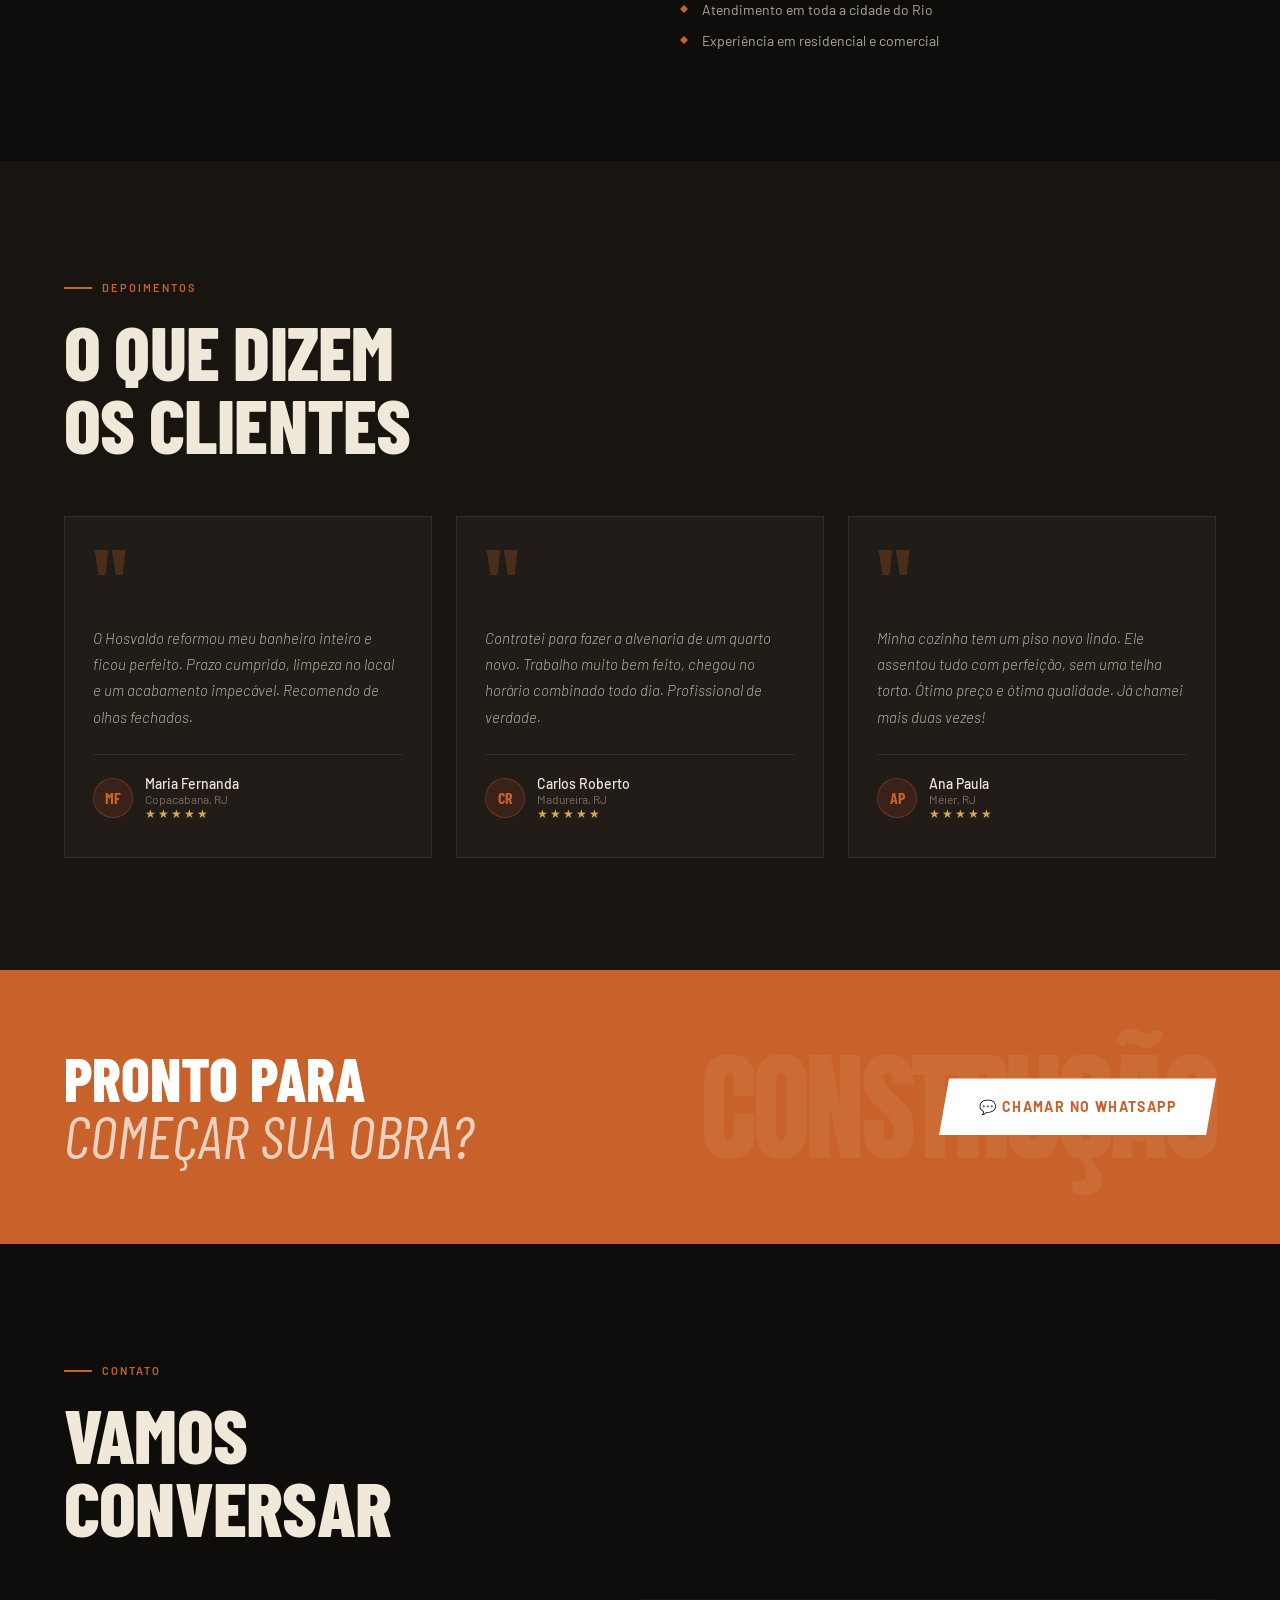
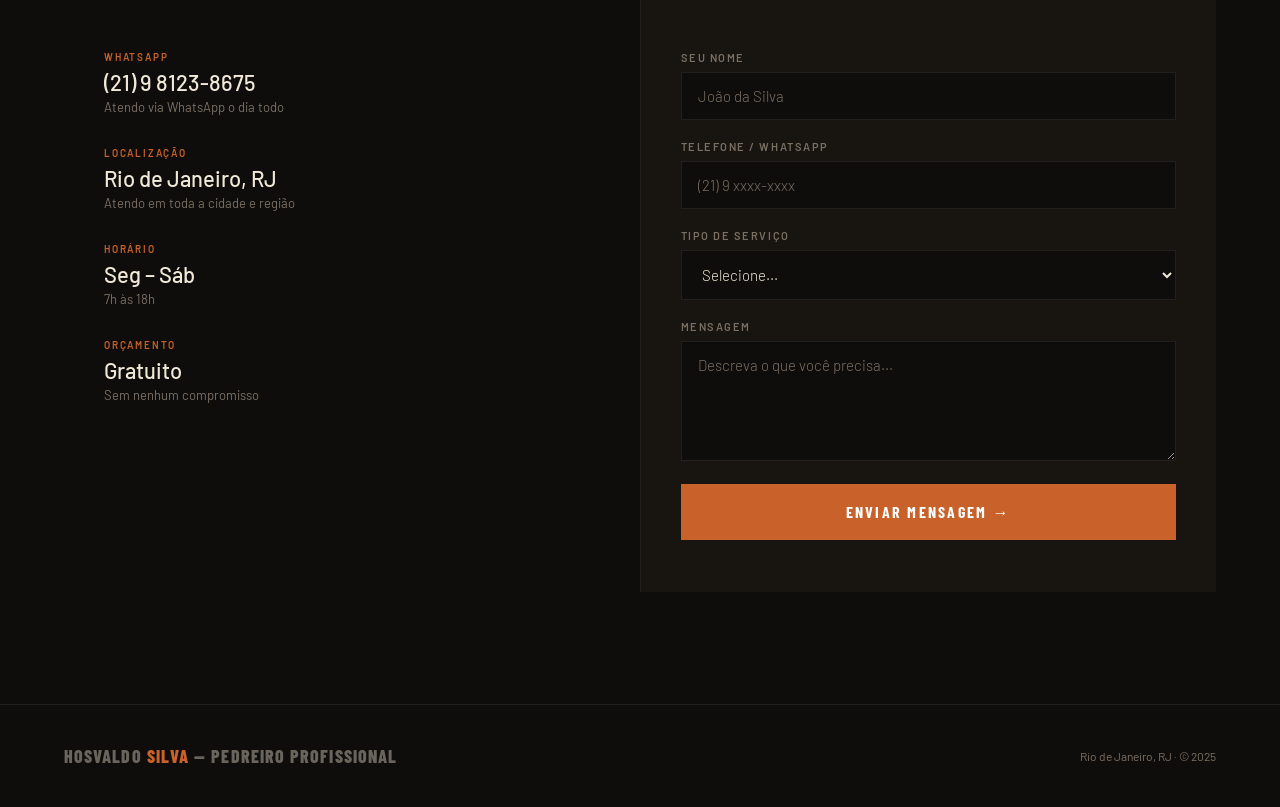
==== commit b0020674: "ajustes de textos" ====
--- a/index.html
+++ b/index.html
@@ -78,7 +78,7 @@
 </div>
 
 <div class="stats-bar reveal">
-  <div class="stat-item"><div class="stat-n">10<span>+</span></div><div class="stat-l">Anos de experiência</div></div>
+  <div class="stat-item"><div class="stat-n">30<span>+</span></div><div class="stat-l">Anos de experiência</div></div>
   <div class="stat-item"><div class="stat-n">500<span>+</span></div><div class="stat-l">Obras concluídas</div></div>
   <div class="stat-item"><div class="stat-n">100<span>%</span></div><div class="stat-l">Comprometimento</div></div>
   <div class="stat-item"><div class="stat-n">RJ<span>.</span></div><div class="stat-l">Toda a cidade</div></div>
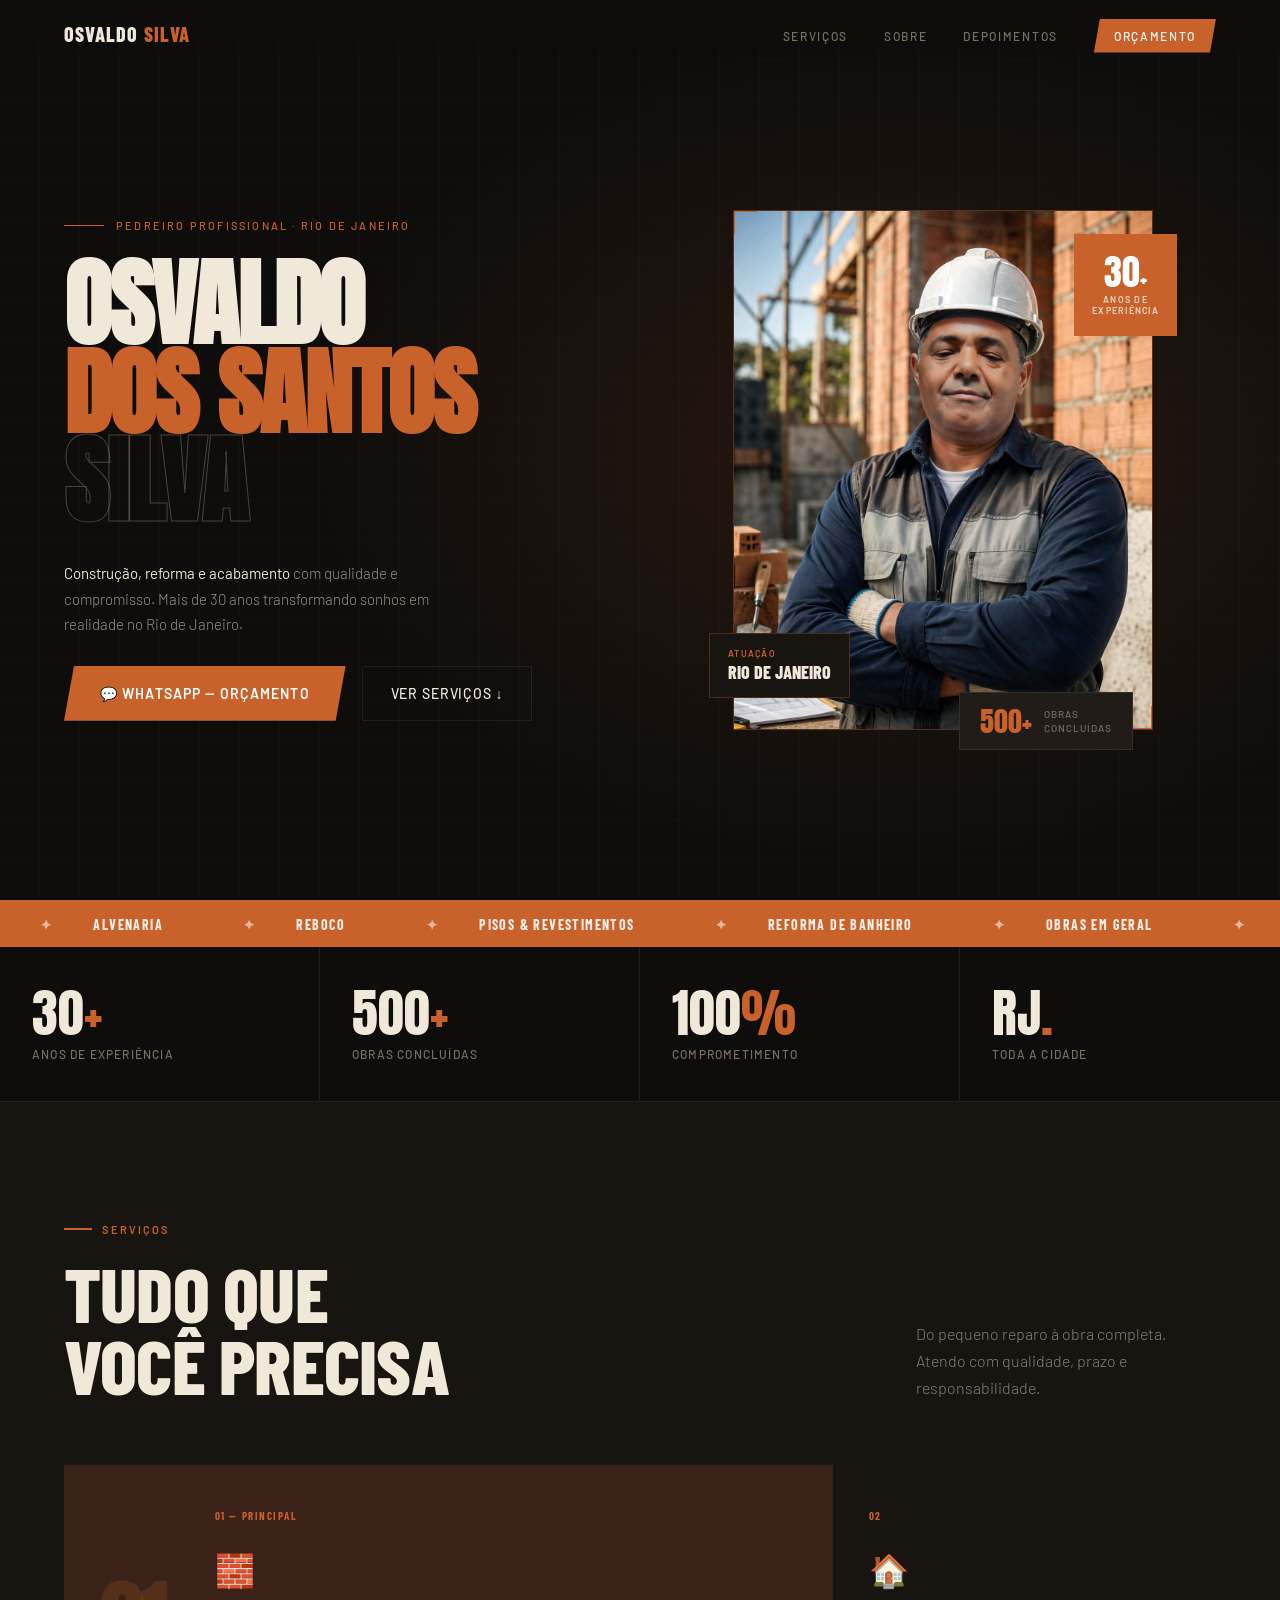
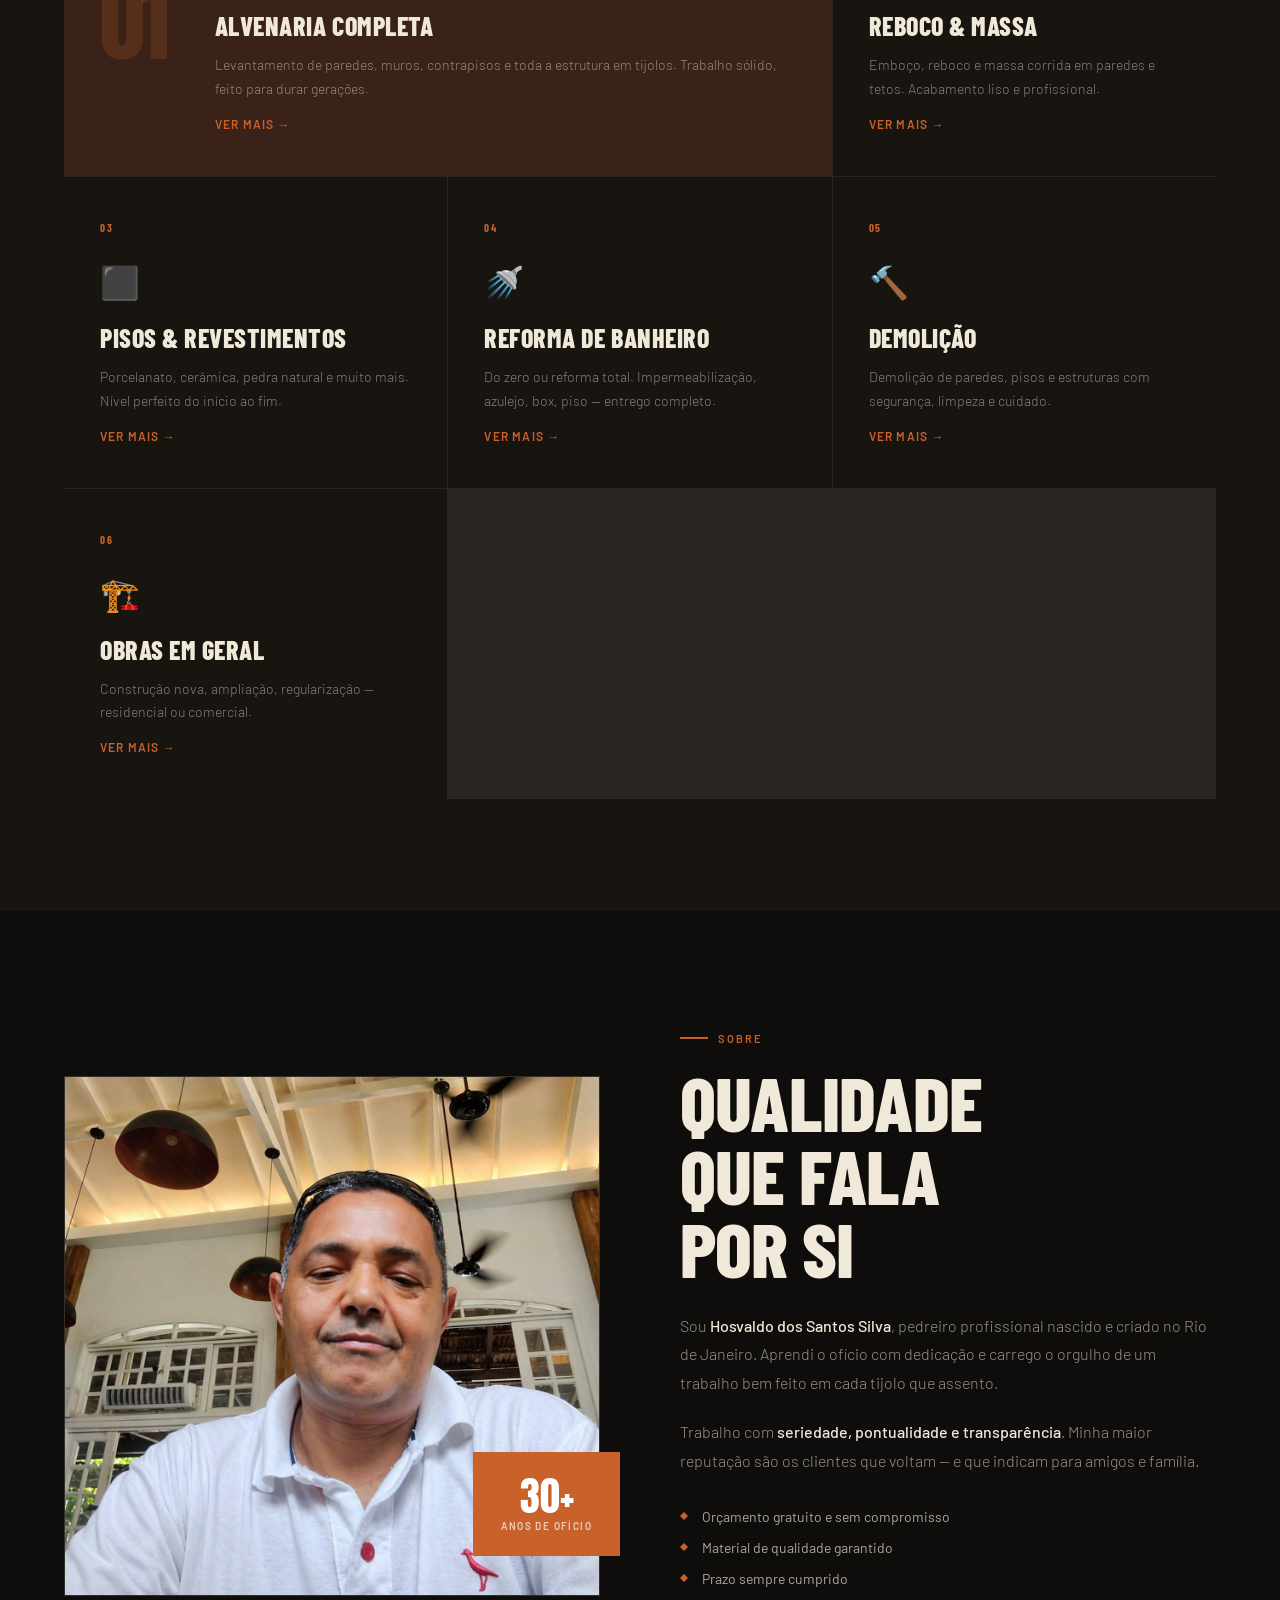
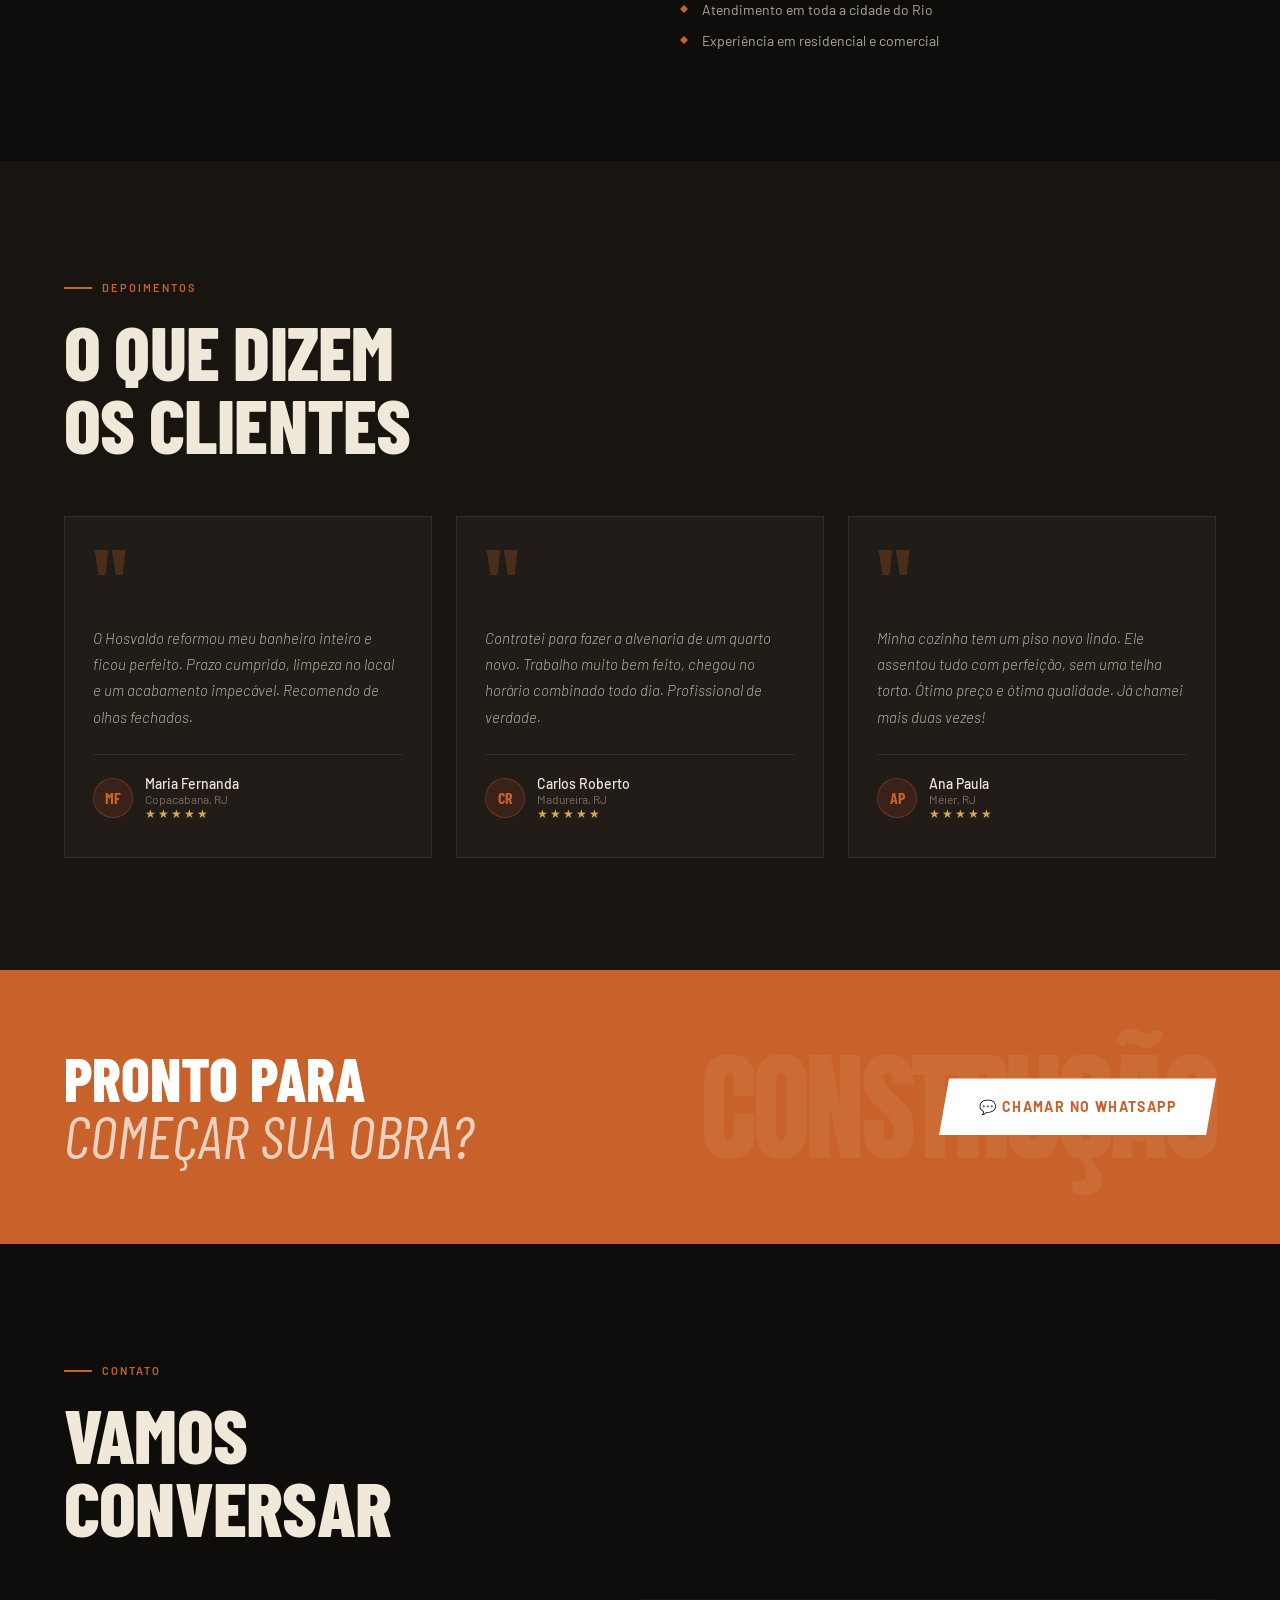
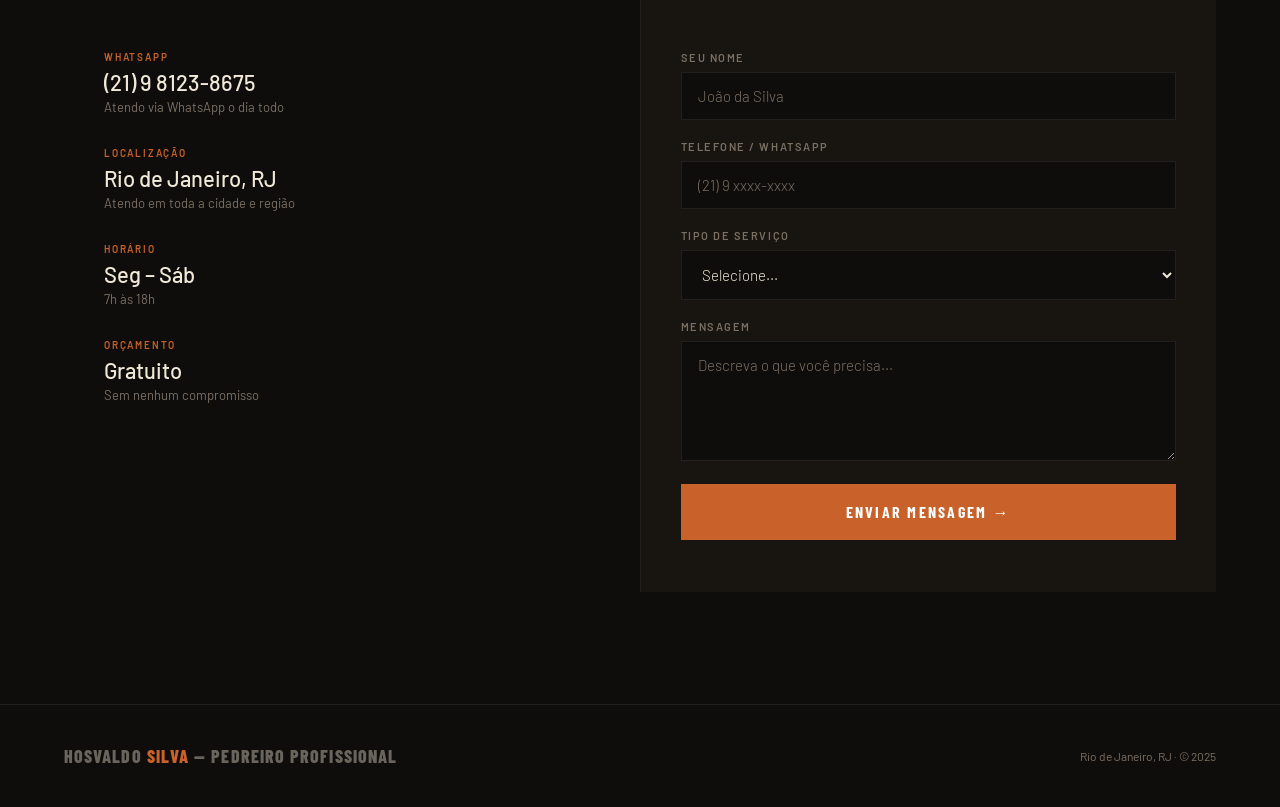
==== commit 9154caf8: "ajustes de textos" ====
--- a/index.html
+++ b/index.html
@@ -142,7 +142,7 @@
       <div class="about-img-frame" style="padding-bottom:0;height:520px;">
         <img src="foto-pai.jpg" alt="Hosvaldo dos Santos Silva" style="width:100%;height:100%;object-fit:cover;object-position:center top;display:block;">
       </div>
-      <div class="about-badge"><div class="about-badge-n">10+</div><div class="about-badge-l">Anos de ofício</div></div>
+      <div class="about-badge"><div class="about-badge-n">30+</div><div class="about-badge-l">Anos de ofício</div></div>
     </div>
     <div class="reveal">
       <p class="label">Sobre</p>
